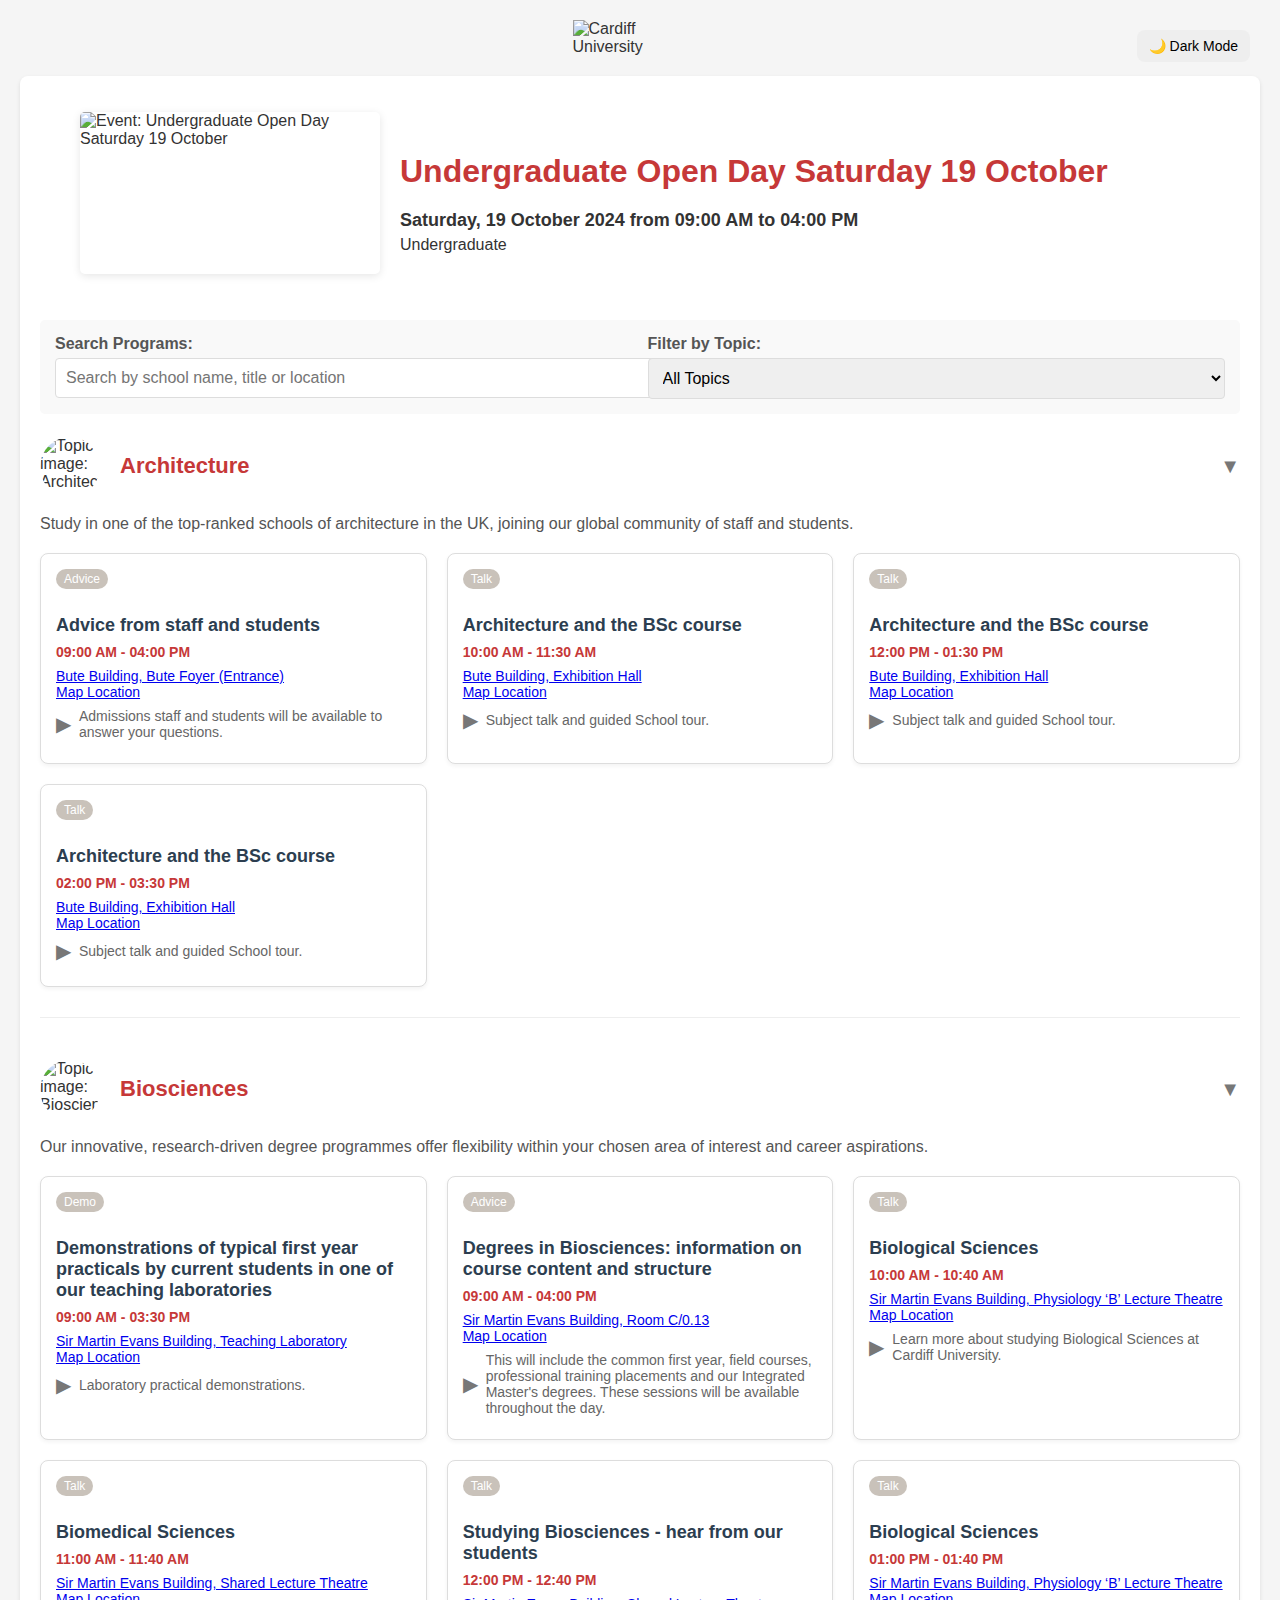
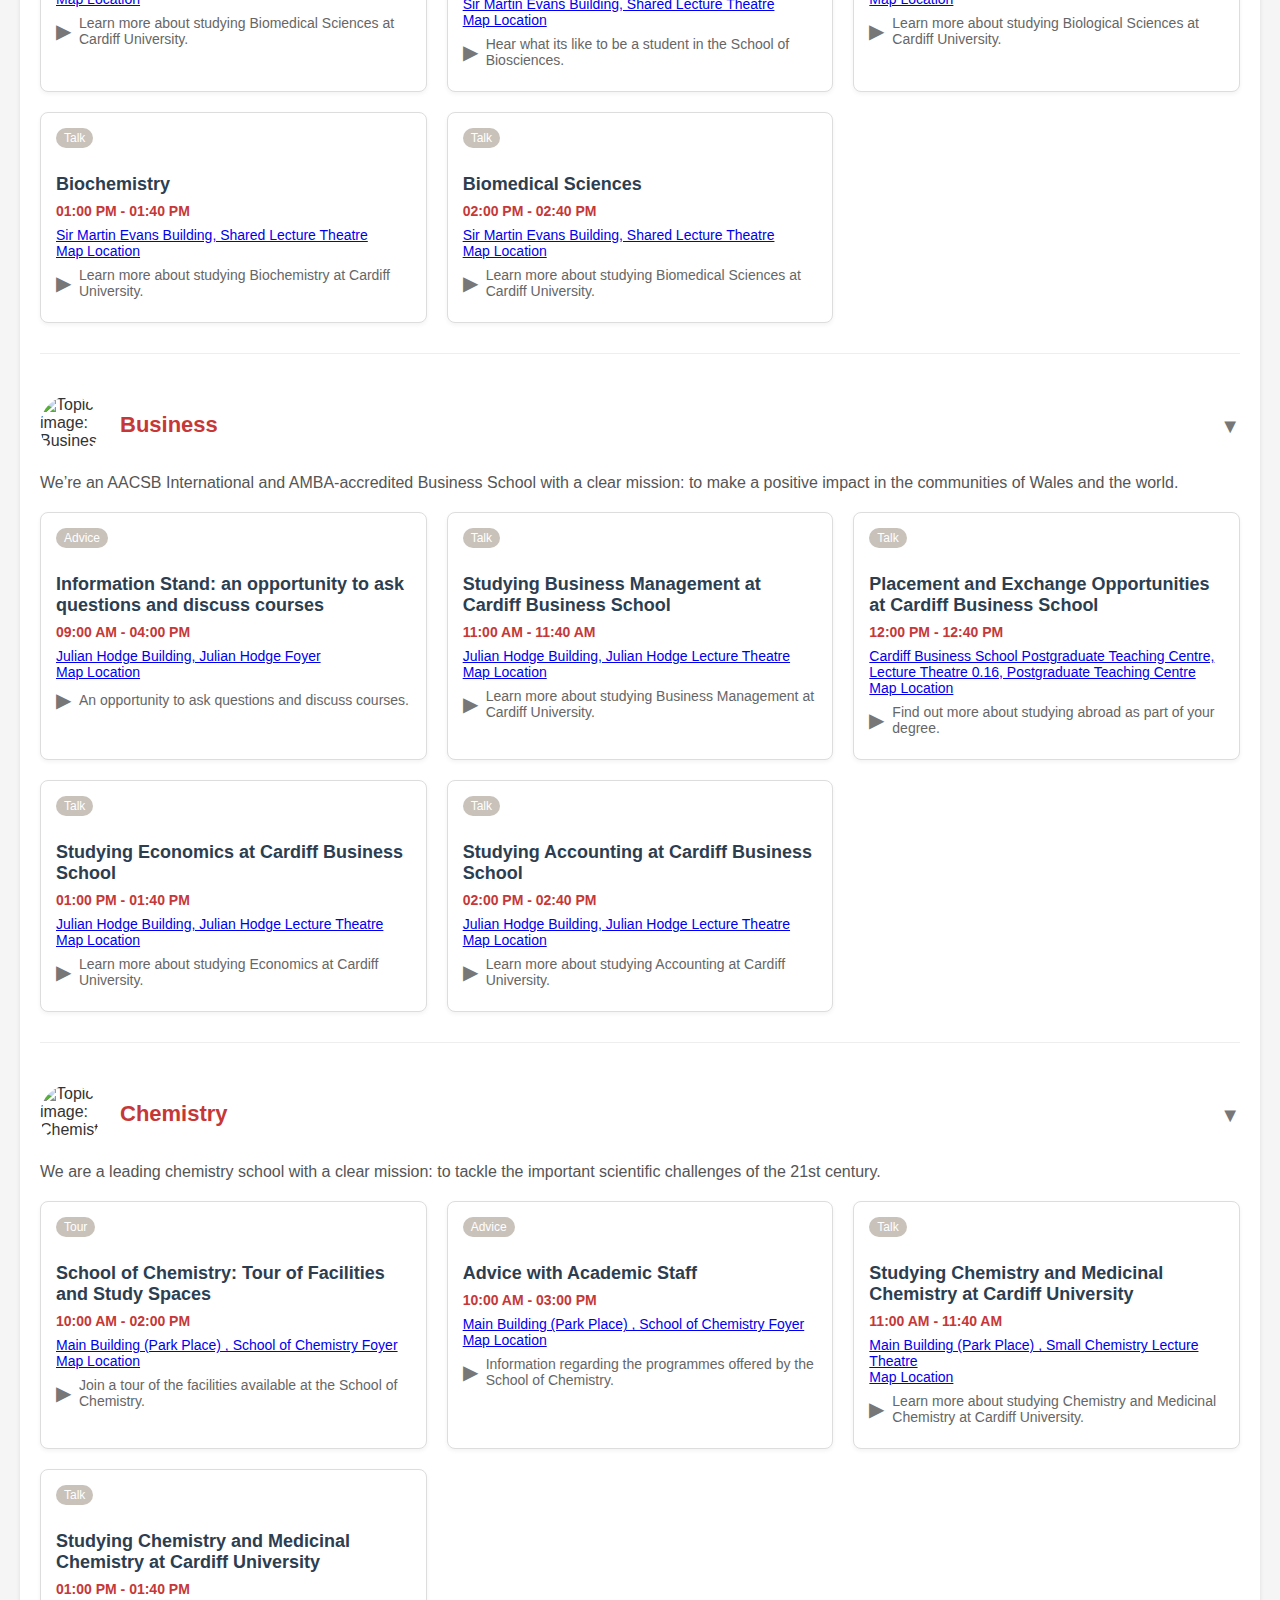
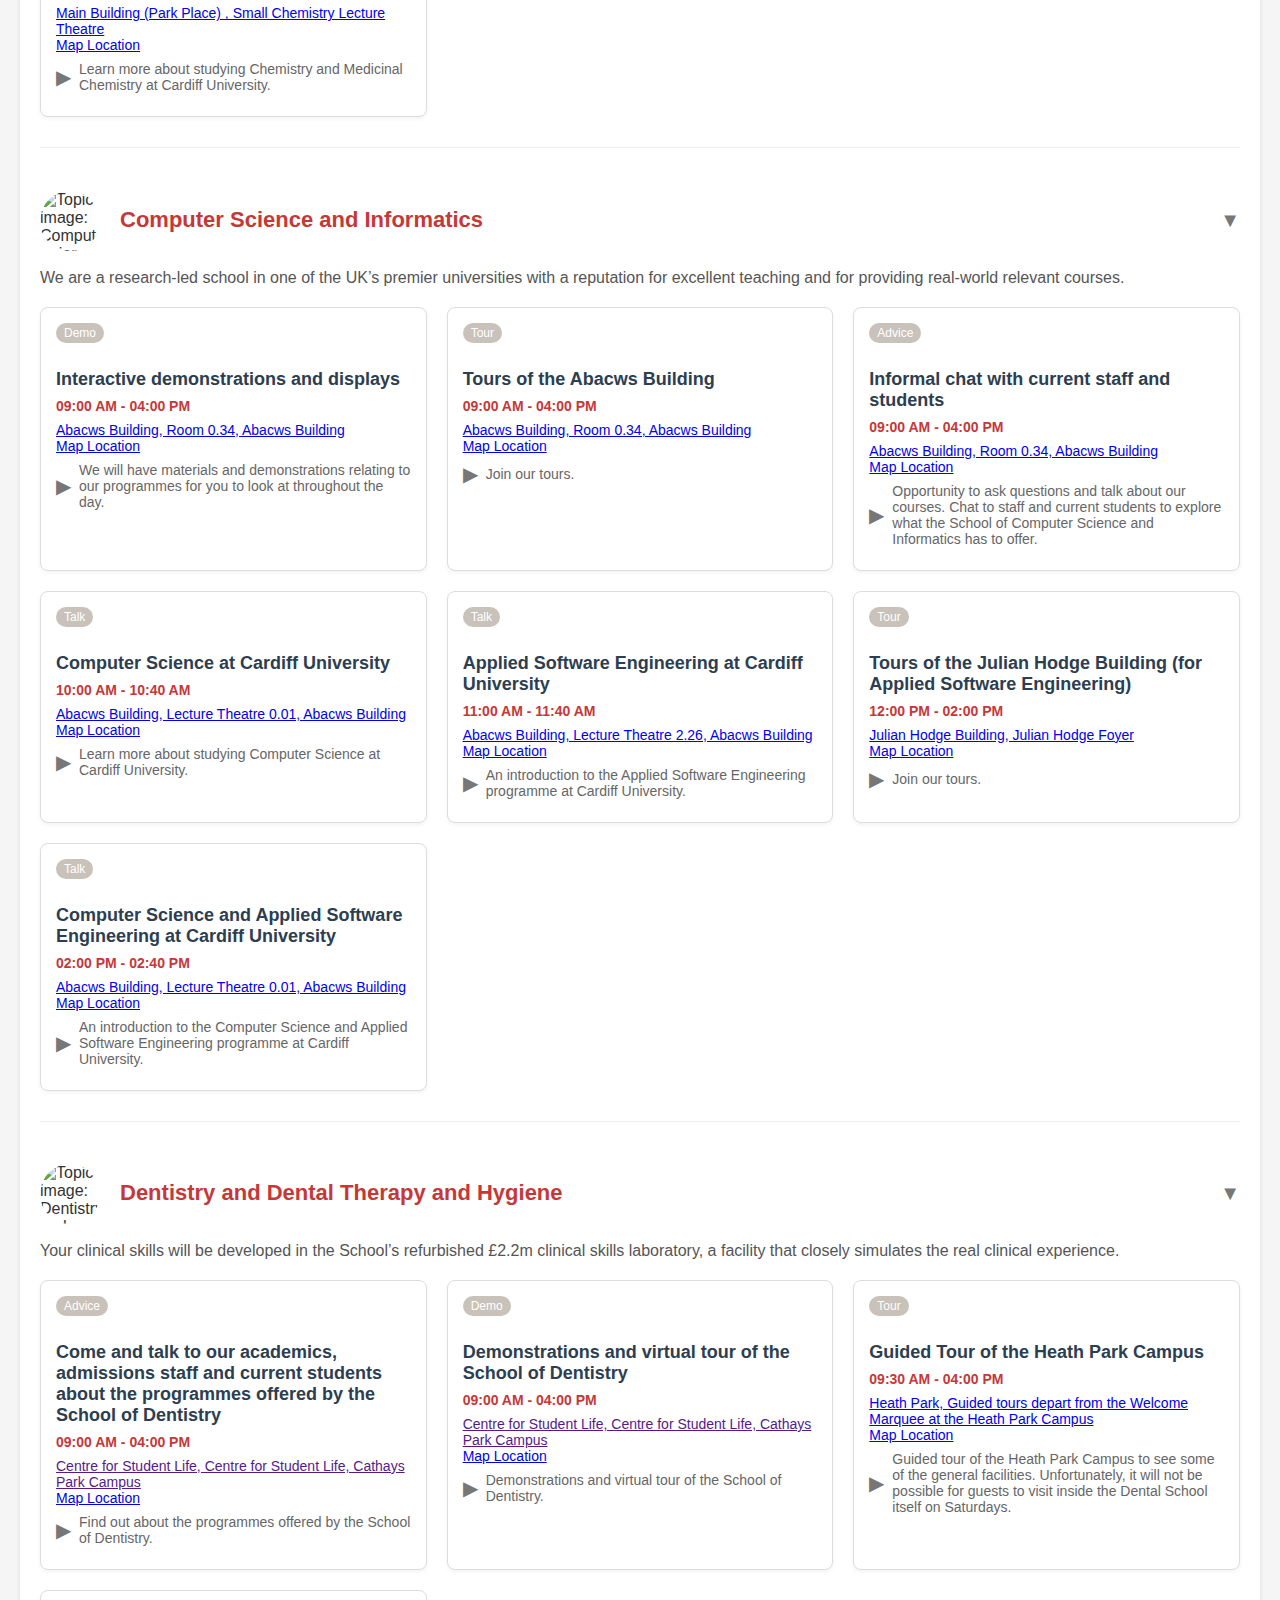
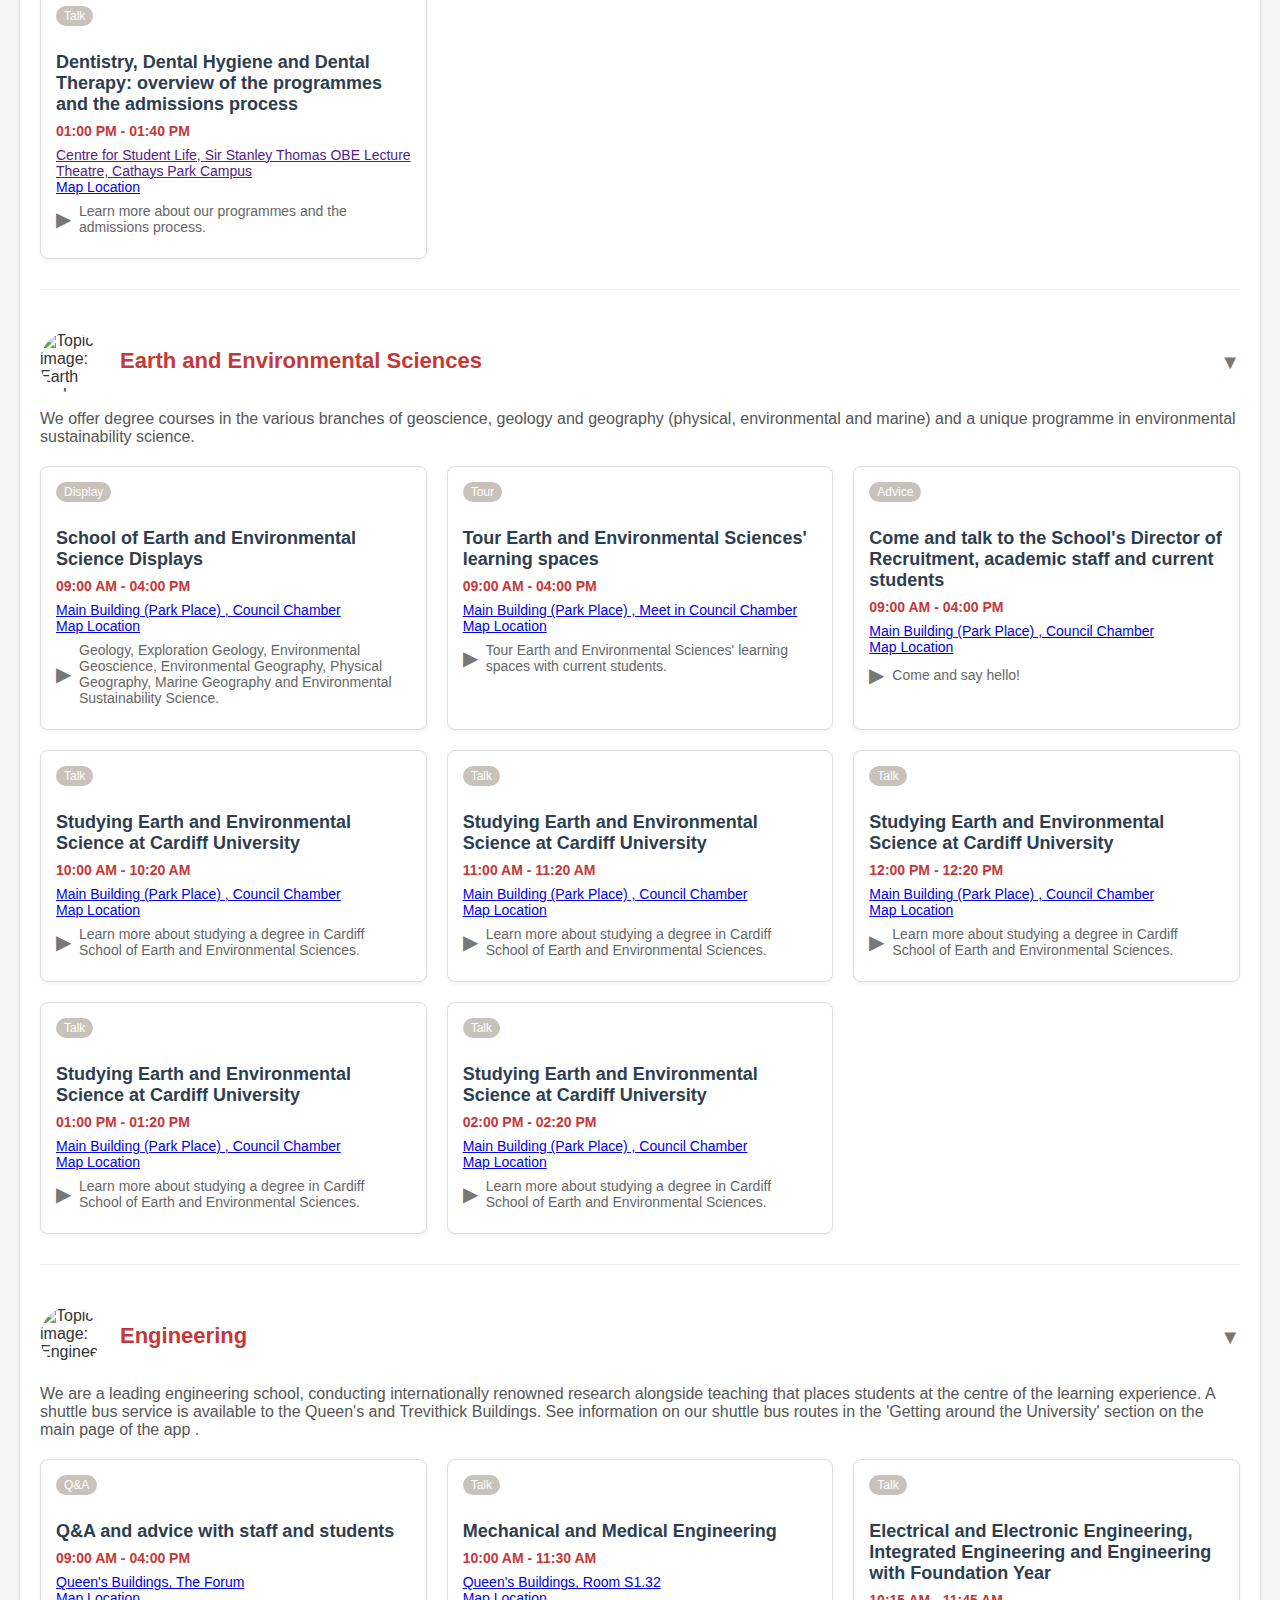
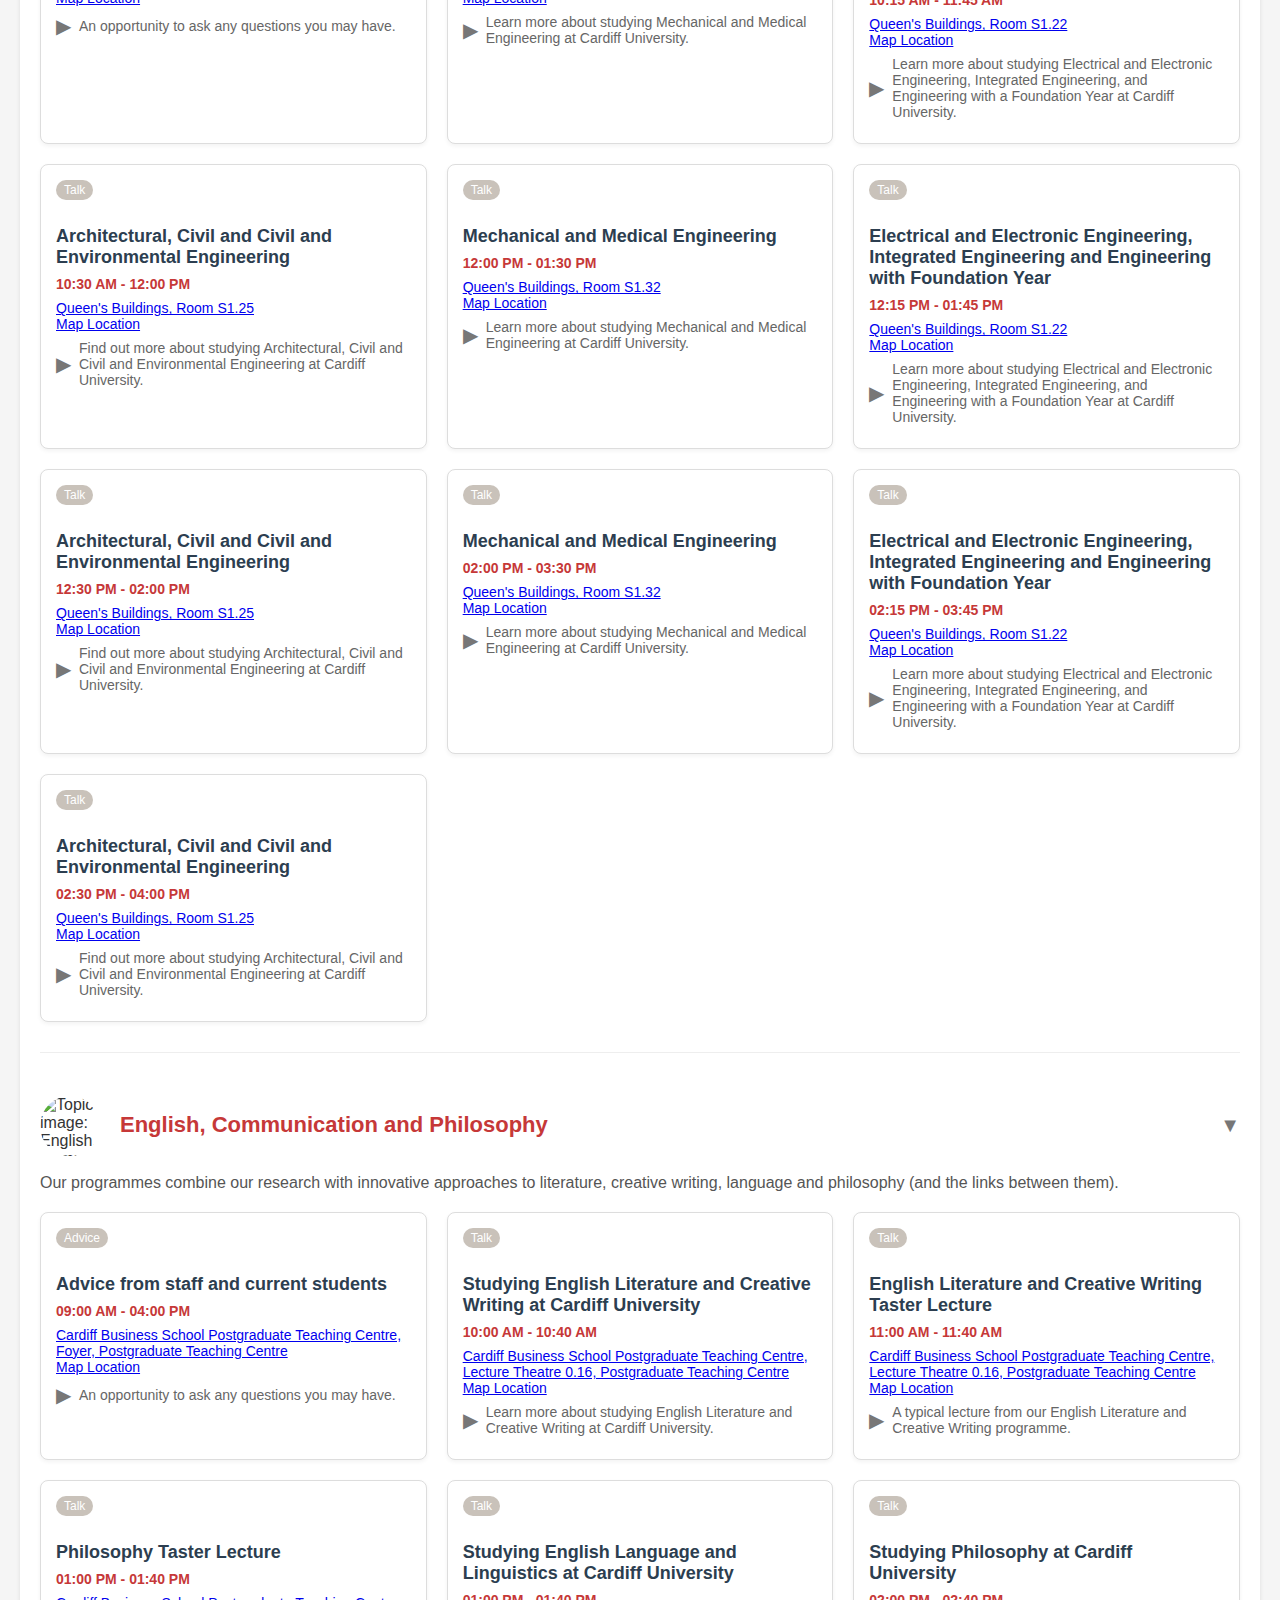
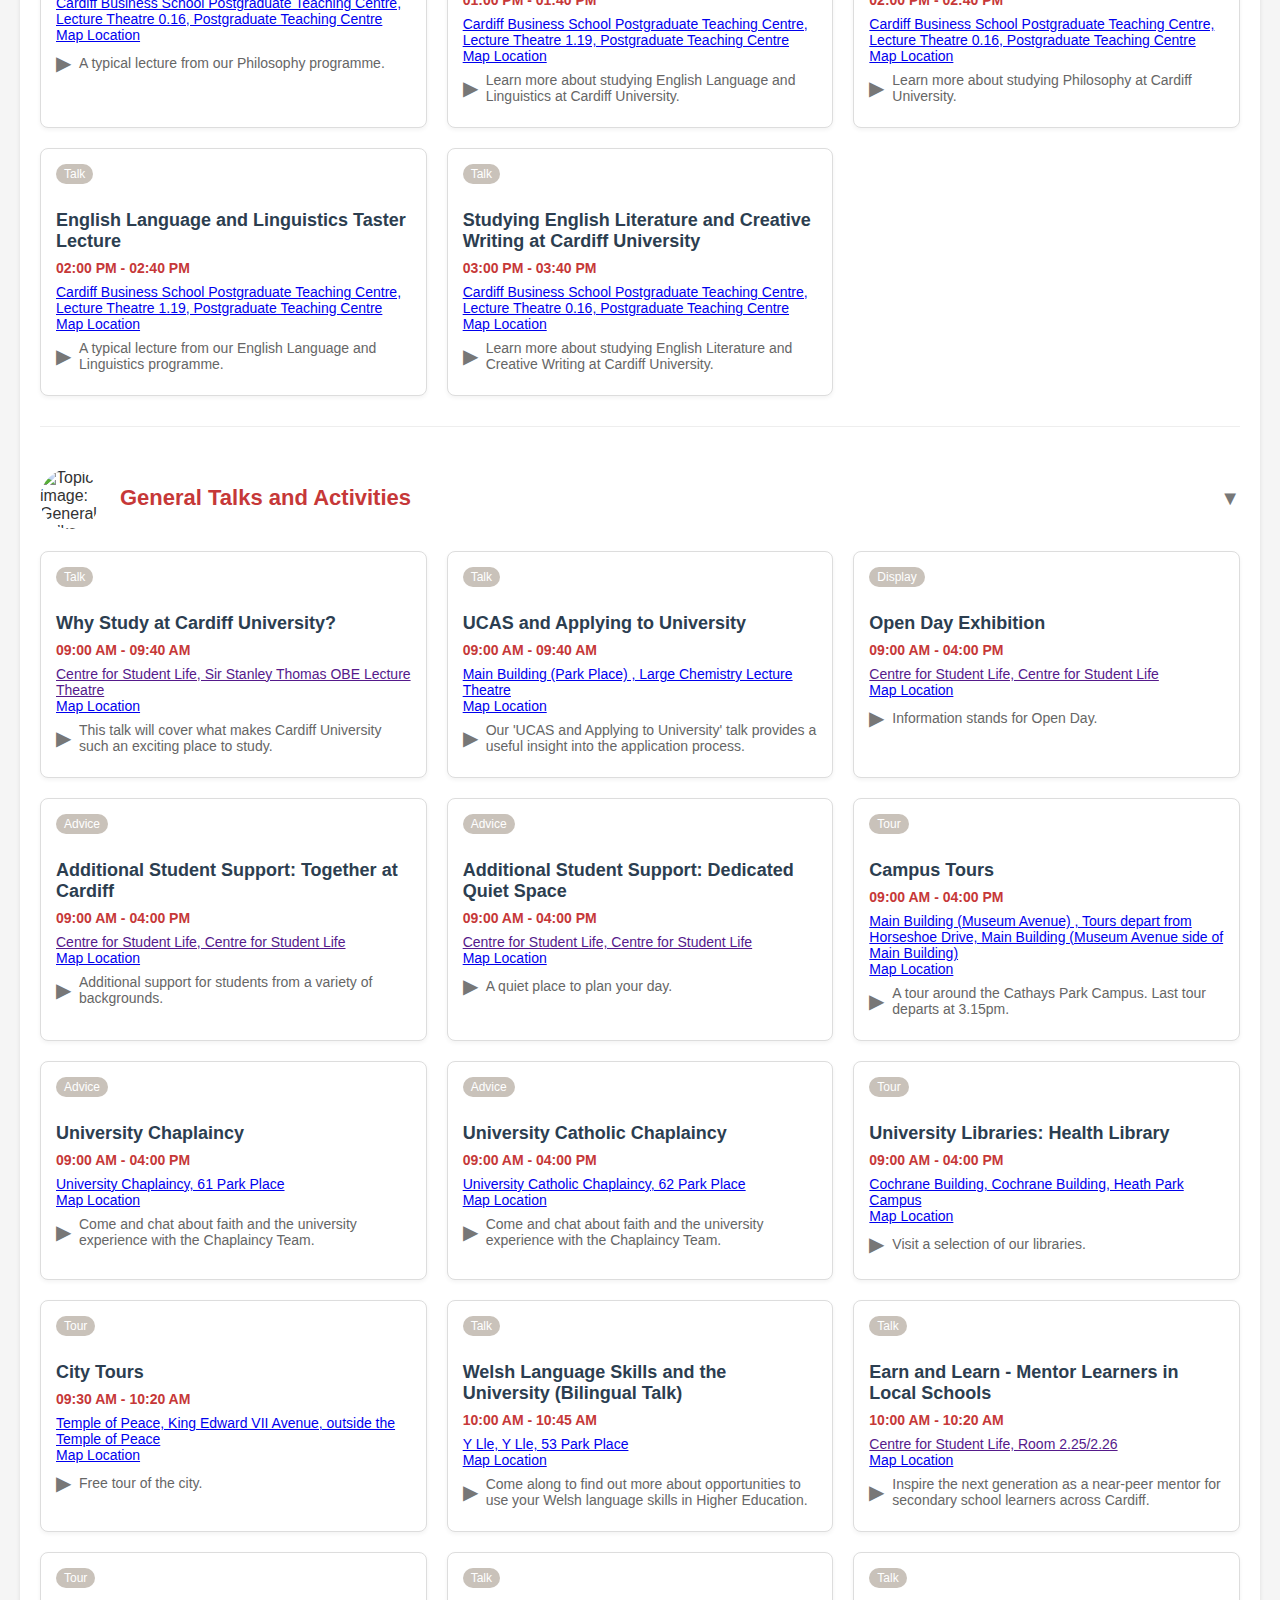
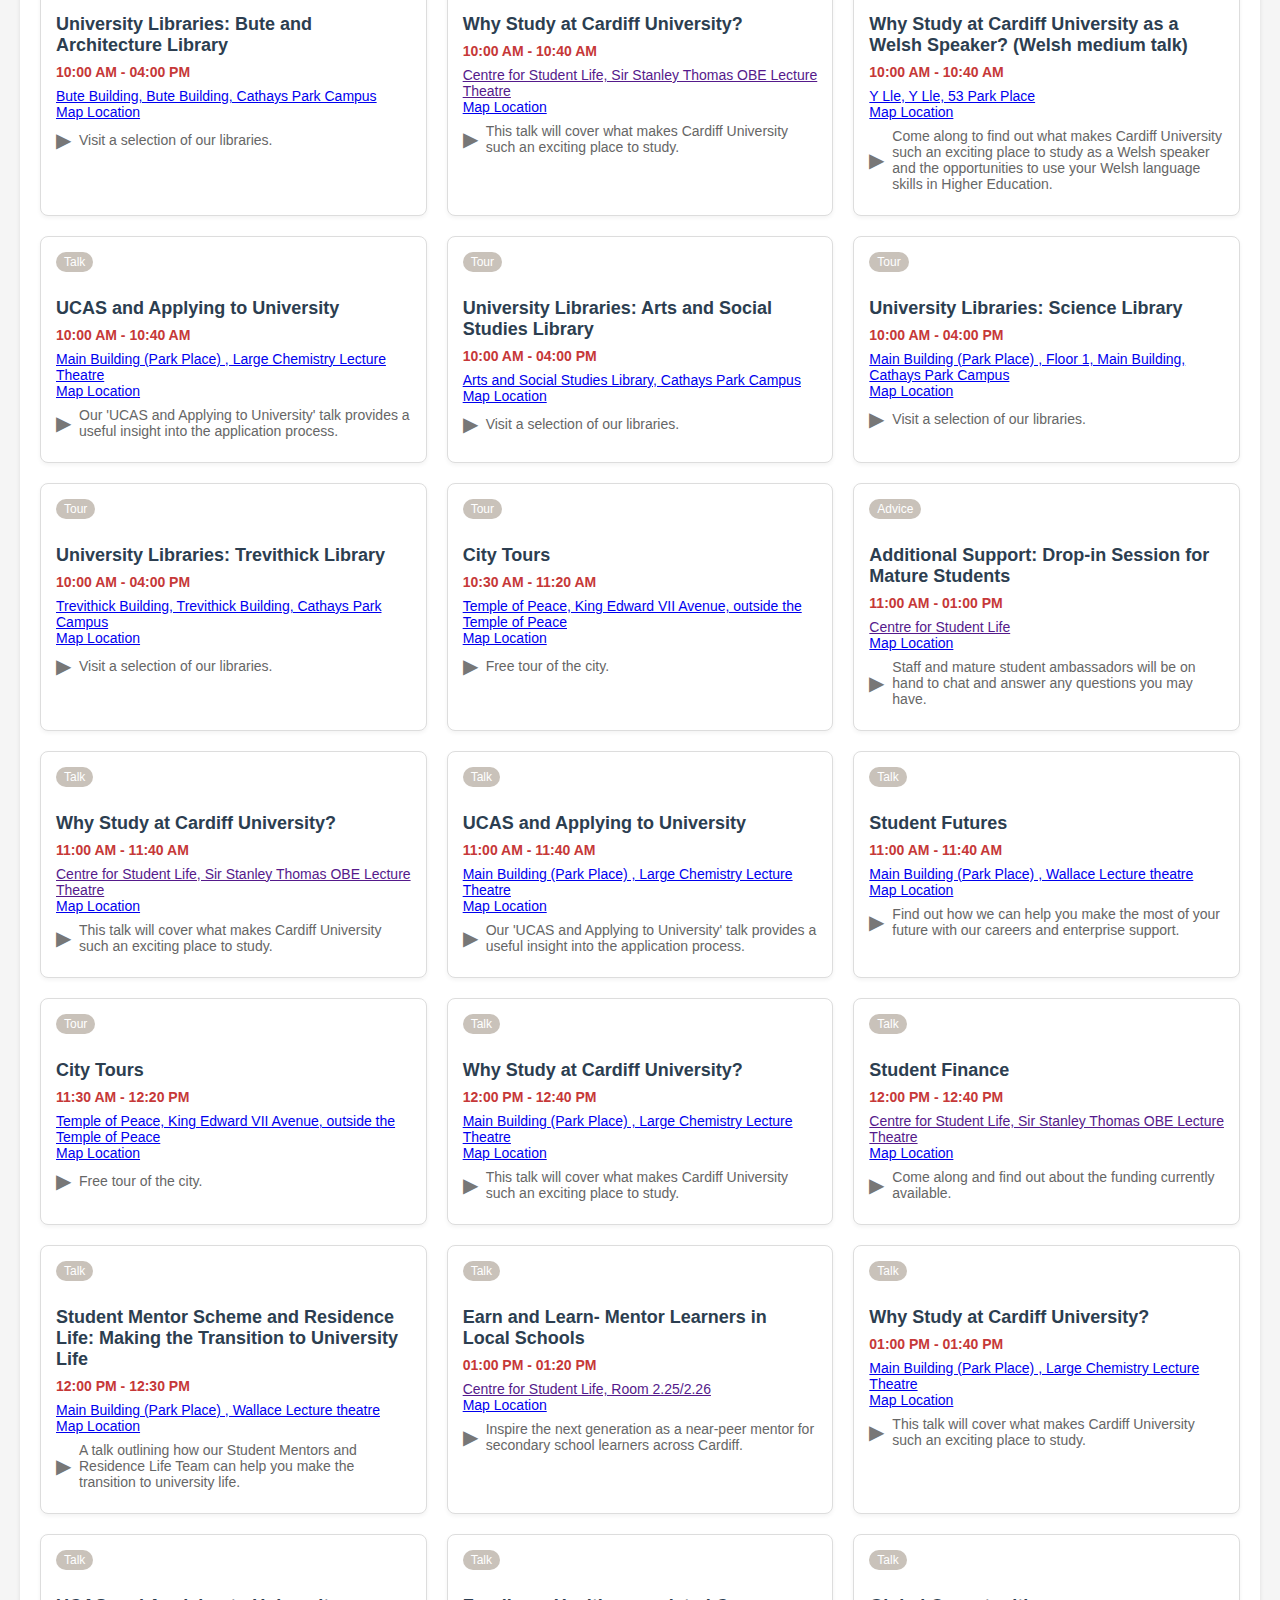
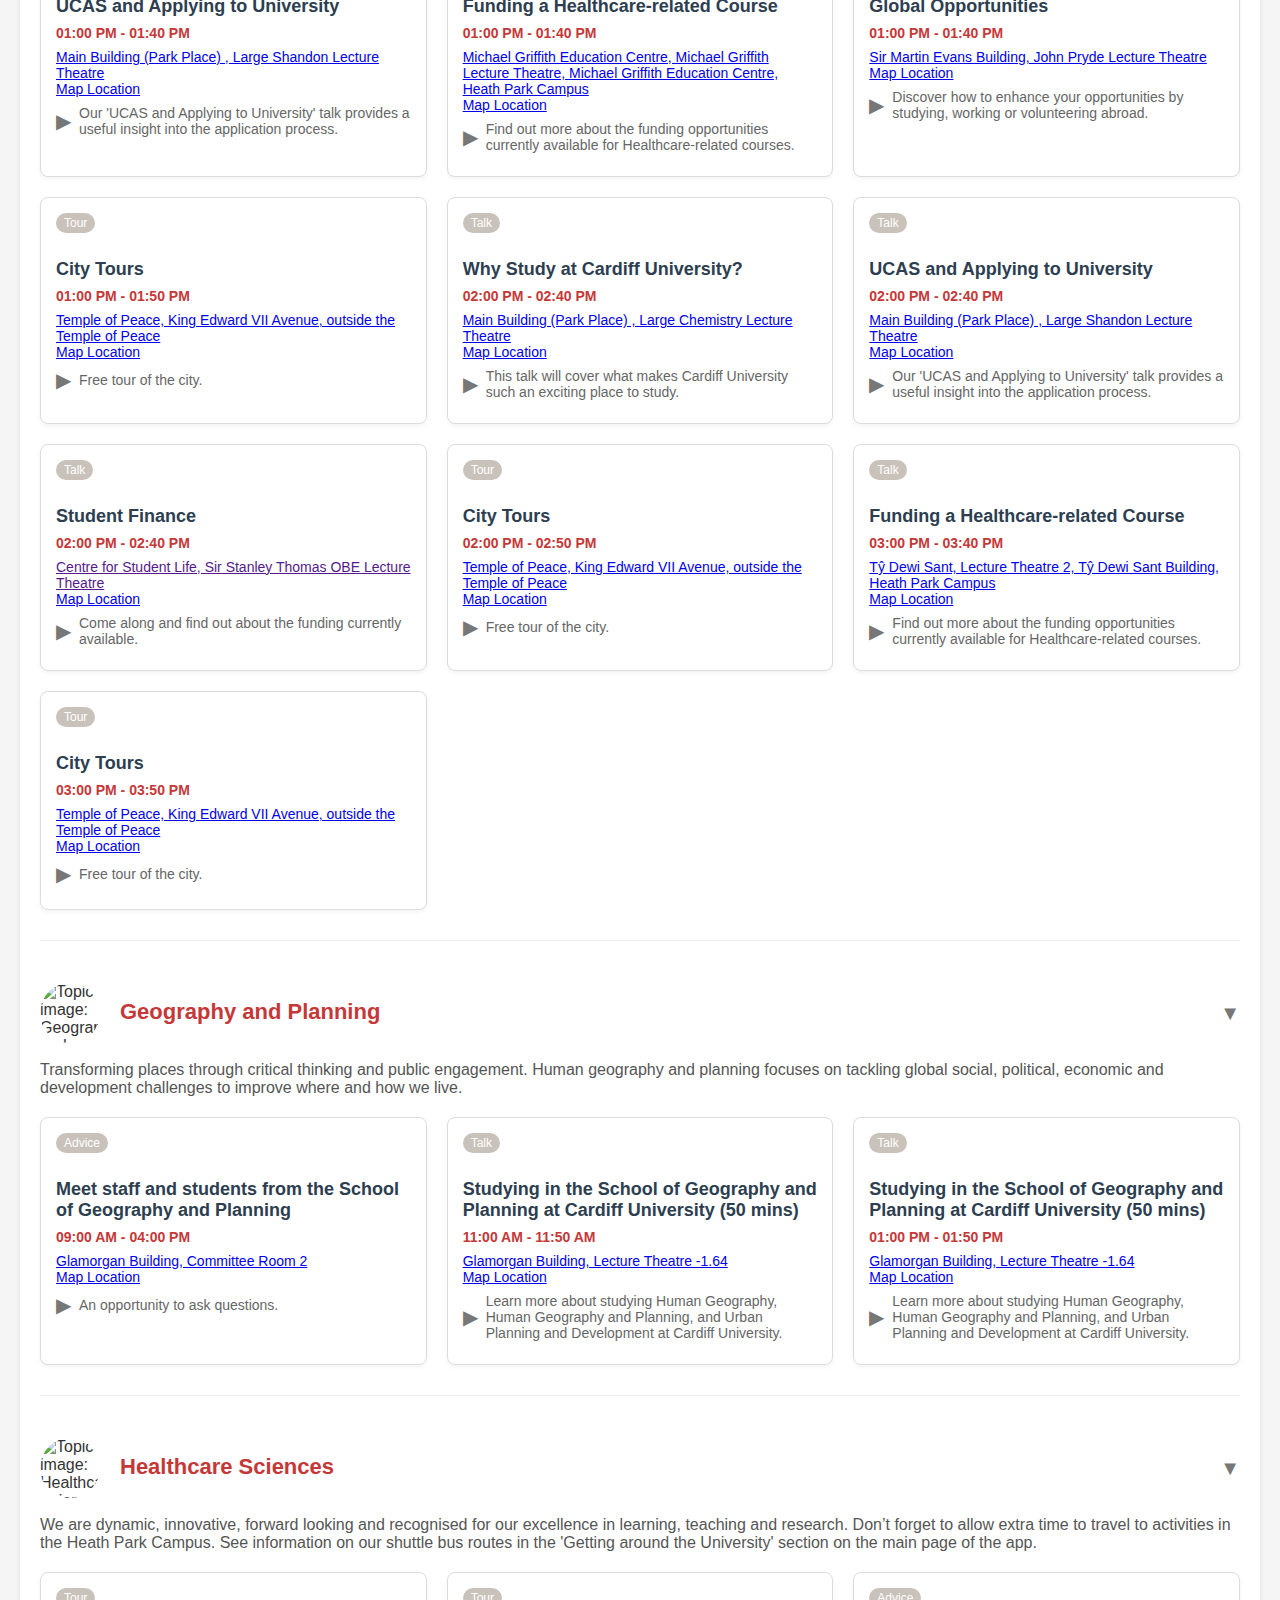
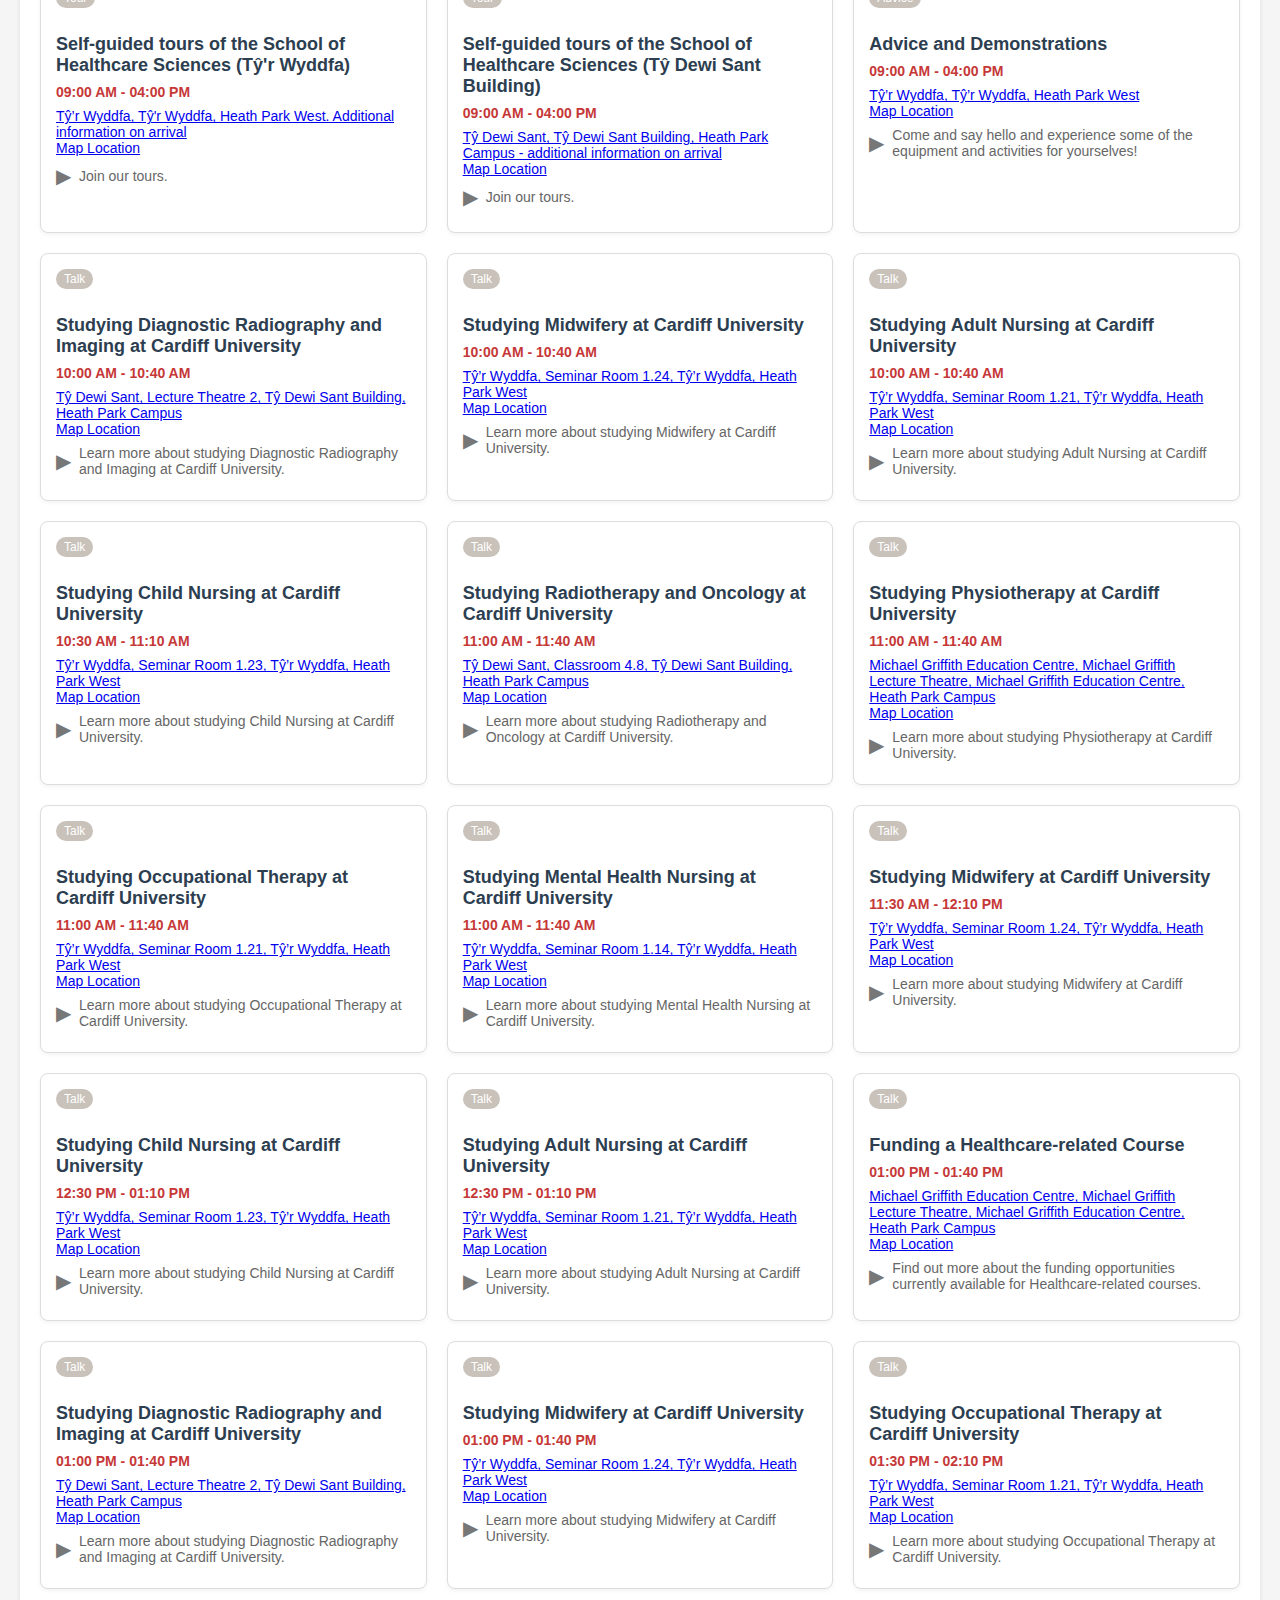
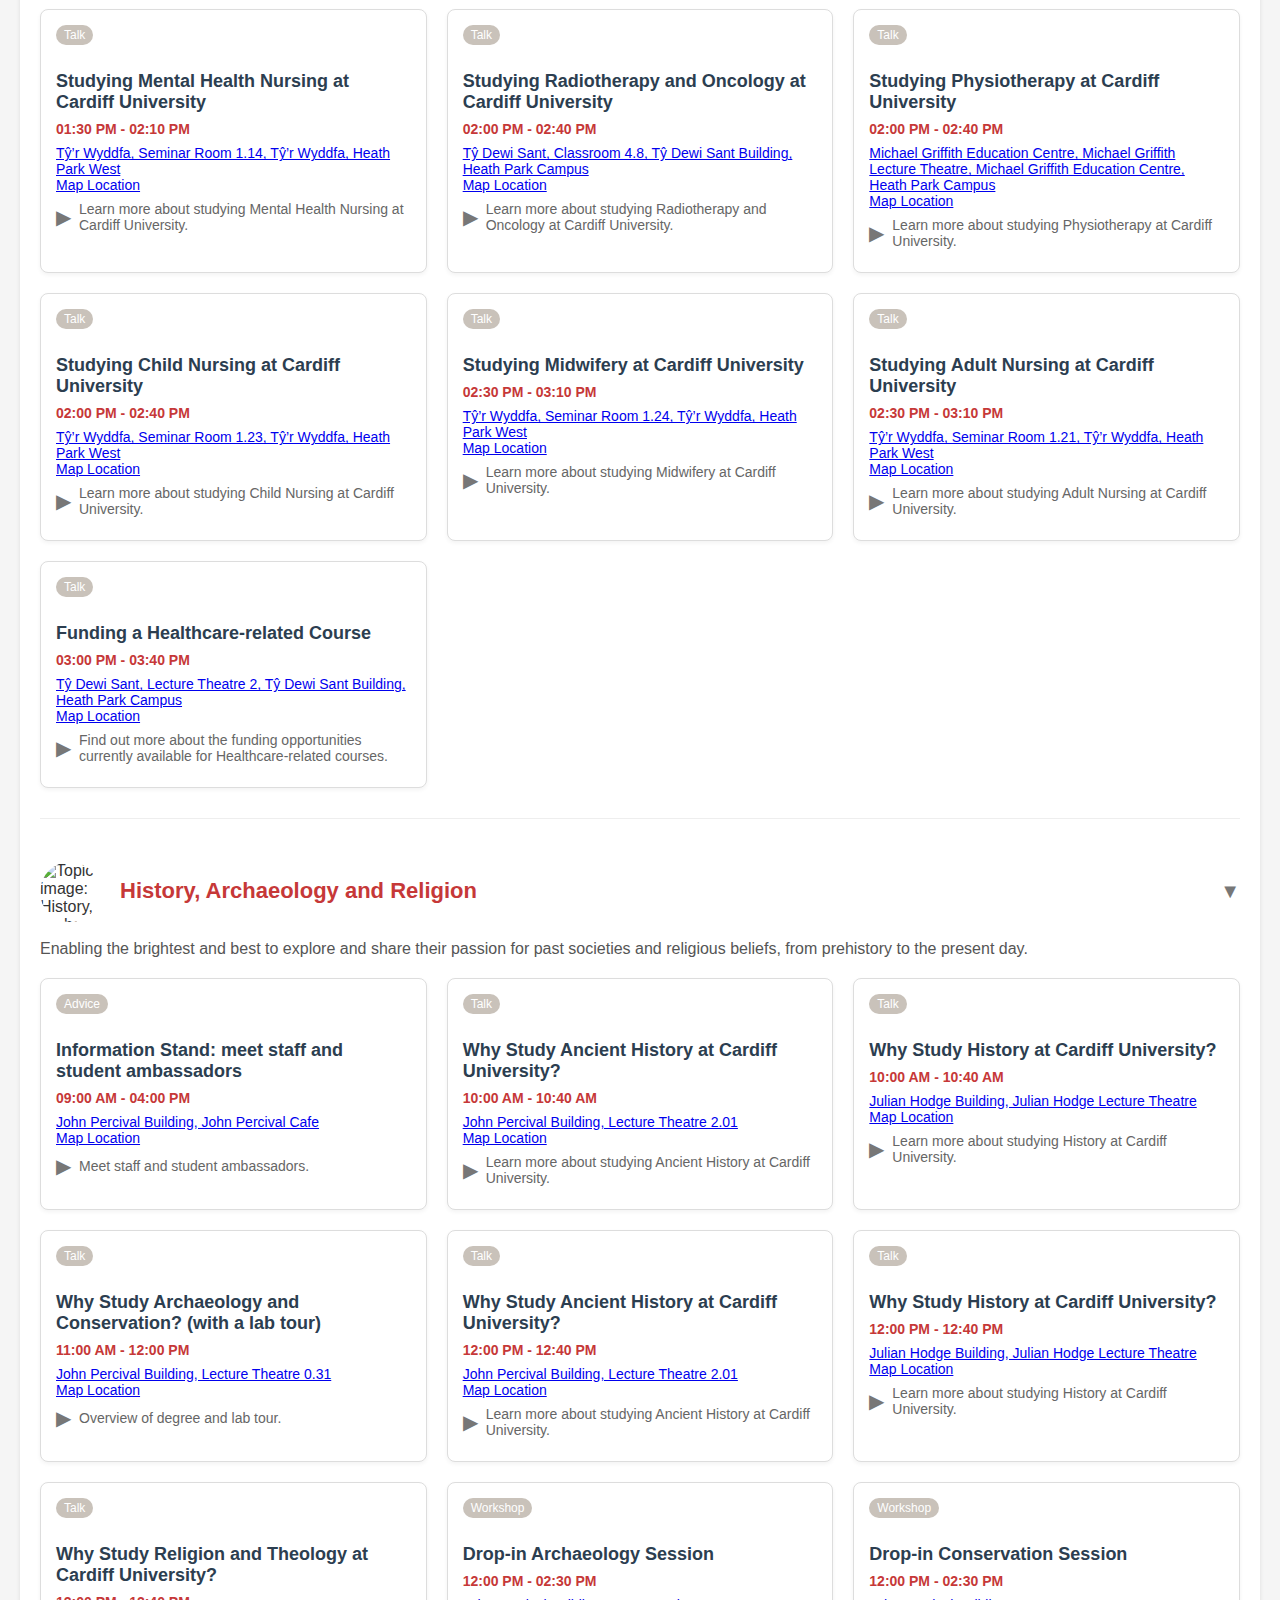
==== index.html @ 1c50125e "Renamed the HTML file to index so it shows up in Github Pages" ====
<!DOCTYPE html>
<html lang="en">
  <head>
    <meta charset="UTF-8" />
    <meta name="viewport" content="width=device-width, initial-scale=1.0" />
    <title>Cardiff University Open Day Information</title>
    <link rel="stylesheet" href="OpenDay.css" />
  </head>
  <body>
    <!-- Cardiff University Branding -->
    <header
      class="branding"
      role="banner"
      style="
        display: flex;
        justify-content: center;
        align-items: center;
        margin-bottom: 20px;
        position: relative;
      "
    >
      <img
        src="https://upload.wikimedia.org/wikipedia/commons/thumb/e/ef/Cardiff_University_%28logo%29.svg/2131px-Cardiff_University_%28logo%29.svg.png"
        alt="Cardiff University"
        class="logo"
        style="max-width: 135px; height: auto"
        loading="lazy"
      />

      <button
        id="toggle-dark-mode"
        style="
          position: absolute;
          top: 0;
          right: 0;
          margin: 10px;
          padding: 8px 12px;
          font-size: 14px;
          border-radius: 8px;
          border: none;
          cursor: pointer;
          background-color: #eee;
        "
      >
        🌙 Dark Mode
      </button>
    </header>
    <main id="main-content">
      <!-- Optional loading animation -->
      <div id="loading" class="loading-overlay hidden" aria-live="polite">
        <div class="spinner" aria-hidden="true"></div>
      </div>

      <div class="container">
        <!-- Dynamic header populated by JS -->
        <div id="event-header" class="event-header"></div>

        <!-- Search and filter controls -->
        <section class="controls" aria-label="Search and filter programmes">
          <div class="search-container">
            <label for="search">Search Programs:</label>
            <input
              type="text"
              id="search"
              placeholder="Search by school name, title or location"
            />
          </div>

          <div class="filter-container">
            <label for="filter-topic">Filter by Topic:</label>
            <select id="filter-topic">
              <option value="all">All Topics</option>
            </select>
          </div>
        </section>

        <!-- Programmes injected here -->
        <section
          id="topics-container"
          class="topics-container"
          aria-live="polite"
          aria-label="Programme results"
        ></section>
      </div>
    </main>

    <!-- Scripts -->
    <script>
      document.getElementById("loading").classList.remove("hidden");
      window.addEventListener("load", () => {
        setTimeout(
          () => document.getElementById("loading").classList.add("hidden"),
          800
        );
      });
    </script>
    <script src="OpenDay-Data.js"></script>
    <script src="OpenDay-Loading.js"></script>
  </body>
</html>
---- OpenDay.css ----
body {
  font-family: "Segoe UI", Tahoma, Geneva, Verdana, sans-serif;
  margin: 0;
  padding: 20px;
  background-color: #f5f5f5;
  color: #333;
}
.container {
  max-width: 1200px;
  margin: 0 auto;
  background-color: white;
  padding: 20px;
  border-radius: 8px;
  box-shadow: 0 2px 4px rgba(0, 0, 0, 0.1);
}
h1,
h2 {
  color: #c63838; /* Cardiff University red */
  margin-bottom: 20px;
}
.event-header {
  display: flex;
  align-items: center;
  gap: 20px;
  margin-bottom: 30px;
}
.event-header img {
  max-width: 300px;
  border-radius: 5px;
  box-shadow: 0 2px 8px rgba(0, 0, 0, 0.1);
}
.event-header-info {
  flex: 1;
}
.event-meta {
  color: #666;
  font-size: 14px;
  margin-bottom: 15px;
}
.event-date {
  font-weight: bold;
  font-size: 18px;
  color: #333;
  margin-bottom: 5px;
}
.controls {
  display: flex;
  flex-wrap: wrap;
  gap: 15px;
  margin-bottom: 20px;
  padding: 15px;
  background-color: #f9f9f9;
  border-radius: 5px;
}
.search-container,
.filter-container,
.sort-container {
  flex: 1;
  min-width: 200px;
}
input,
select {
  width: 100%;
  padding: 10px;
  border: 1px solid #ddd;
  border-radius: 4px;
  font-size: 16px;
}
label {
  display: block;
  margin-bottom: 5px;
  font-weight: bold;
  color: #555;
}
.topics-container {
  margin-bottom: 30px;
}
.topic {
  margin-bottom: 40px;
  border-bottom: 1px solid #eee;
  padding-bottom: 30px;
}
.topic-header {
  display: flex;
  align-items: center;
  gap: 20px;
  margin-bottom: 15px;
  cursor: pointer;
}
.topic-header img {
  width: 60px;
  height: 60px;
  border-radius: 50%;
  object-fit: cover;
}
.topic-title {
  font-size: 22px;
  font-weight: bold;
  color: #c63838;
}
.topic-description {
  margin-bottom: 20px;
  color: #555;
  font-size: 16px;
}
.programs-container {
  display: grid;
  grid-template-columns: repeat(auto-fill, minmax(300px, 1fr));
  gap: 20px;
}
.program-card {
  border: 1px solid #ddd;
  border-radius: 8px;
  padding: 15px;
  background-color: white;
  box-shadow: 0 2px 4px rgba(0, 0, 0, 0.05);
  transition: transform 0.2s, box-shadow 0.2s;
}
.program-card:hover {
  transform: translateY(-3px);
  box-shadow: 0 4px 8px rgba(0, 0, 0, 0.1);
}
.program-type {
  display: inline-block;
  padding: 3px 8px;
  font-size: 12px;
  border-radius: 12px;
  margin-bottom: 8px;
}
.program-title {
  font-size: 18px;
  font-weight: bold;
  margin-bottom: 8px;
  color: #2c3e50;
}
.program-time,
.program-location,
.program-description {
  margin-bottom: 8px;
  font-size: 14px;
}
.program-description {
  color: #666;
  display: flex;
  gap: 8px;
}
.program-time {
  color: #c63838;
  font-weight: bold;
}
.program-location {
  color: #3498db;
}
.no-programs {
  grid-column: 1 / -1;
  text-align: center;
  padding: 20px;
  font-style: italic;
  color: #777;
}
.location-details {
  margin-top: 10px;
  font-size: 13px;
  color: #666;
  border-top: 1px dotted #ddd;
  padding-top: 8px;
}
.collapse-toggle {
  margin-left: auto;
  font-size: 24px;
  color: #777;
  transition: transform 0.3s;
}
.collapsed .collapse-toggle {
  transform: rotate(-90deg);
}
.programs-container.hidden {
  display: none;
}
.topic-content.hidden {
  display: none;
}
@media (max-width: 768px) {
  .event-header {
    flex-direction: column;
    align-items: flex-start;
  }
  .event-header img {
    max-width: 100%;
  }
  .programs-container {
    grid-template-columns: 1fr;
  }
}

.hidden {
  display: none !important;
}

.description-header {
  display: flex;
  align-items: center;
  gap: 8px;
}

.collapse-toggle {
  flex-shrink: 0; /* Prevent shrinking */
  font-size: 20px;
  color: #777;
}

.short-description {
  flex: 1; /* Allow text to take remaining space */
  word-break: break-word;
}

body.dark {
  background-color: #121212;
  color: #eee;
}
body.dark .container {
  background-color: #1e1e1e;
  color: #eee;
}
body.dark .controls {
  background-color: #2a2a2a;
}
body.dark input,
body.dark select {
  background-color: #333;
  color: #fff;
  border: 1px solid #555;
}
body.dark .program-card {
  background-color: #2a2a2a;
  border-color: #444;
}
body.dark .topic-title,
body.dark .event-date,
body.dark .program-title,
body.dark .program-time {
  color: #f5f5f5;
}
body.dark .program-location {
  color: #79b8ff;
}
body.dark .collapse-toggle {
  color: #ccc;
}

body,
.container,
.program-card,
.controls,
input,
select {
  transition: background-color 0.3s, color 0.3s;
}
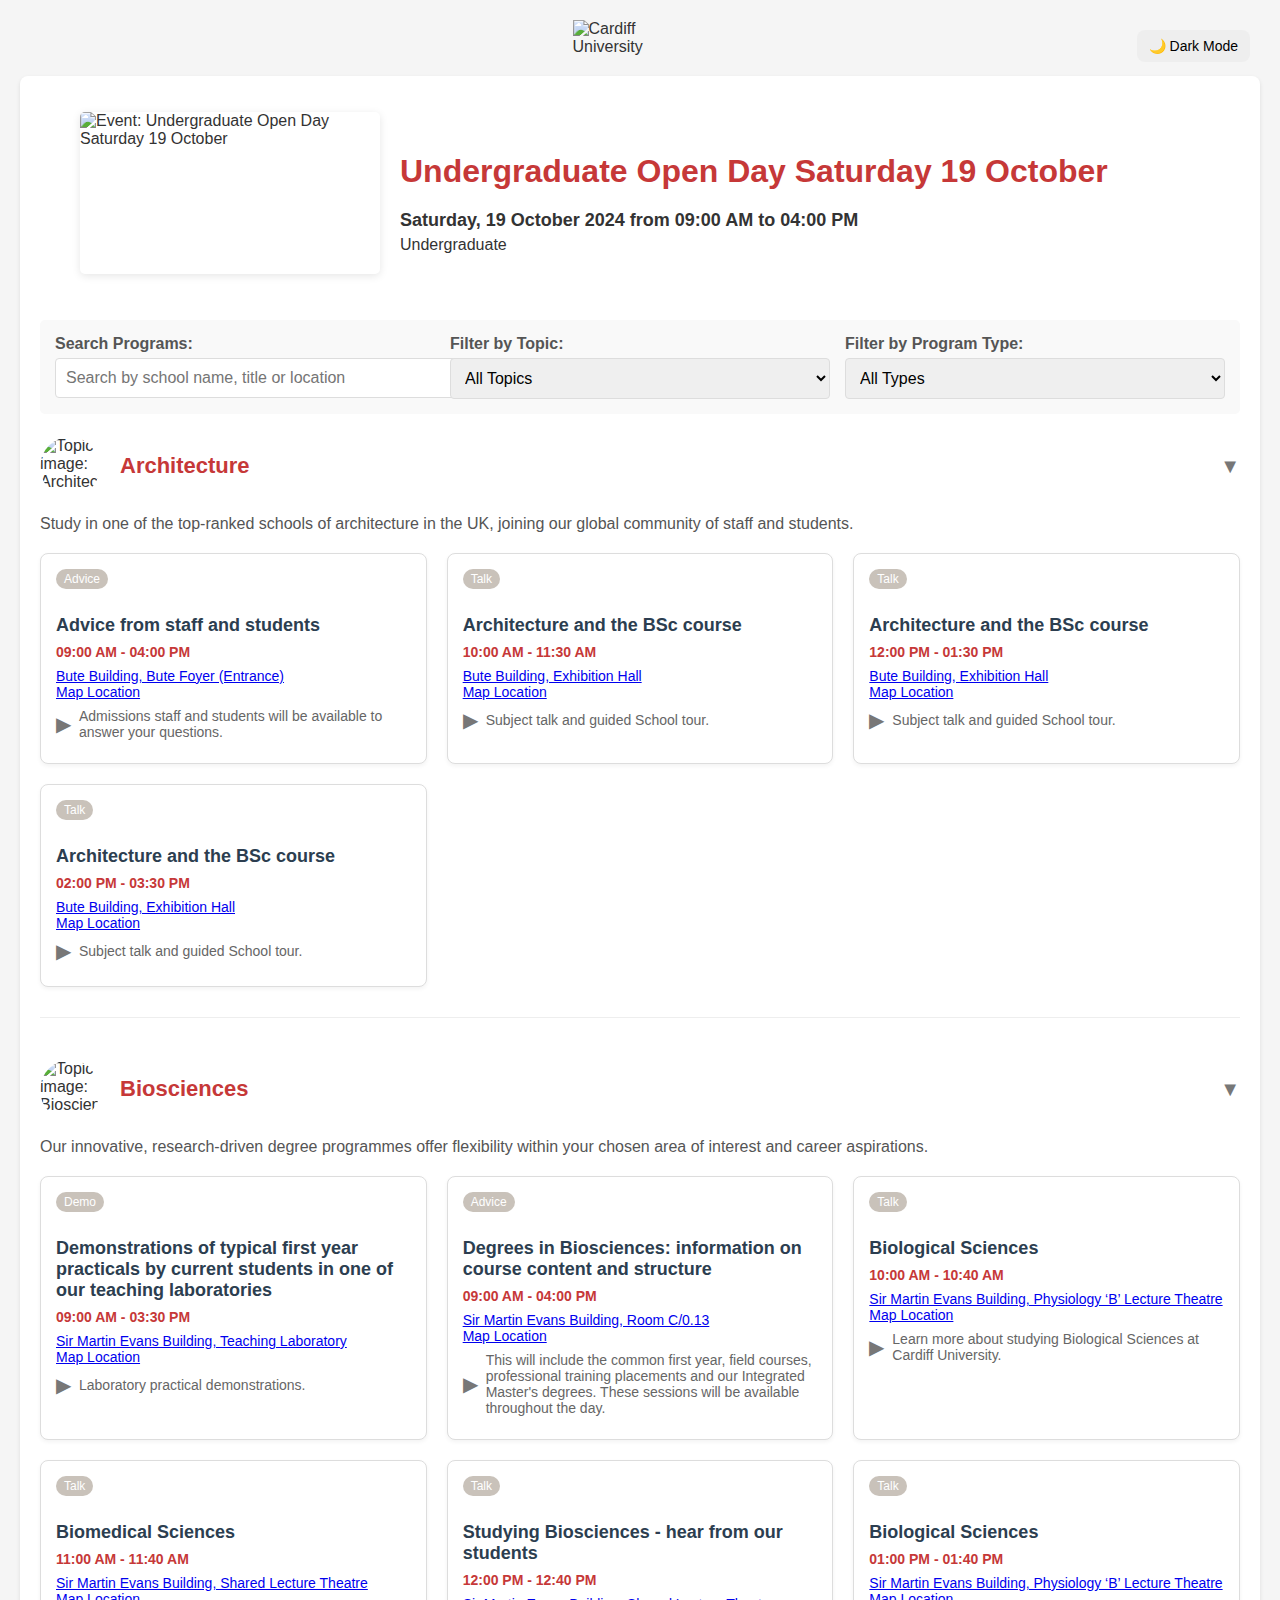
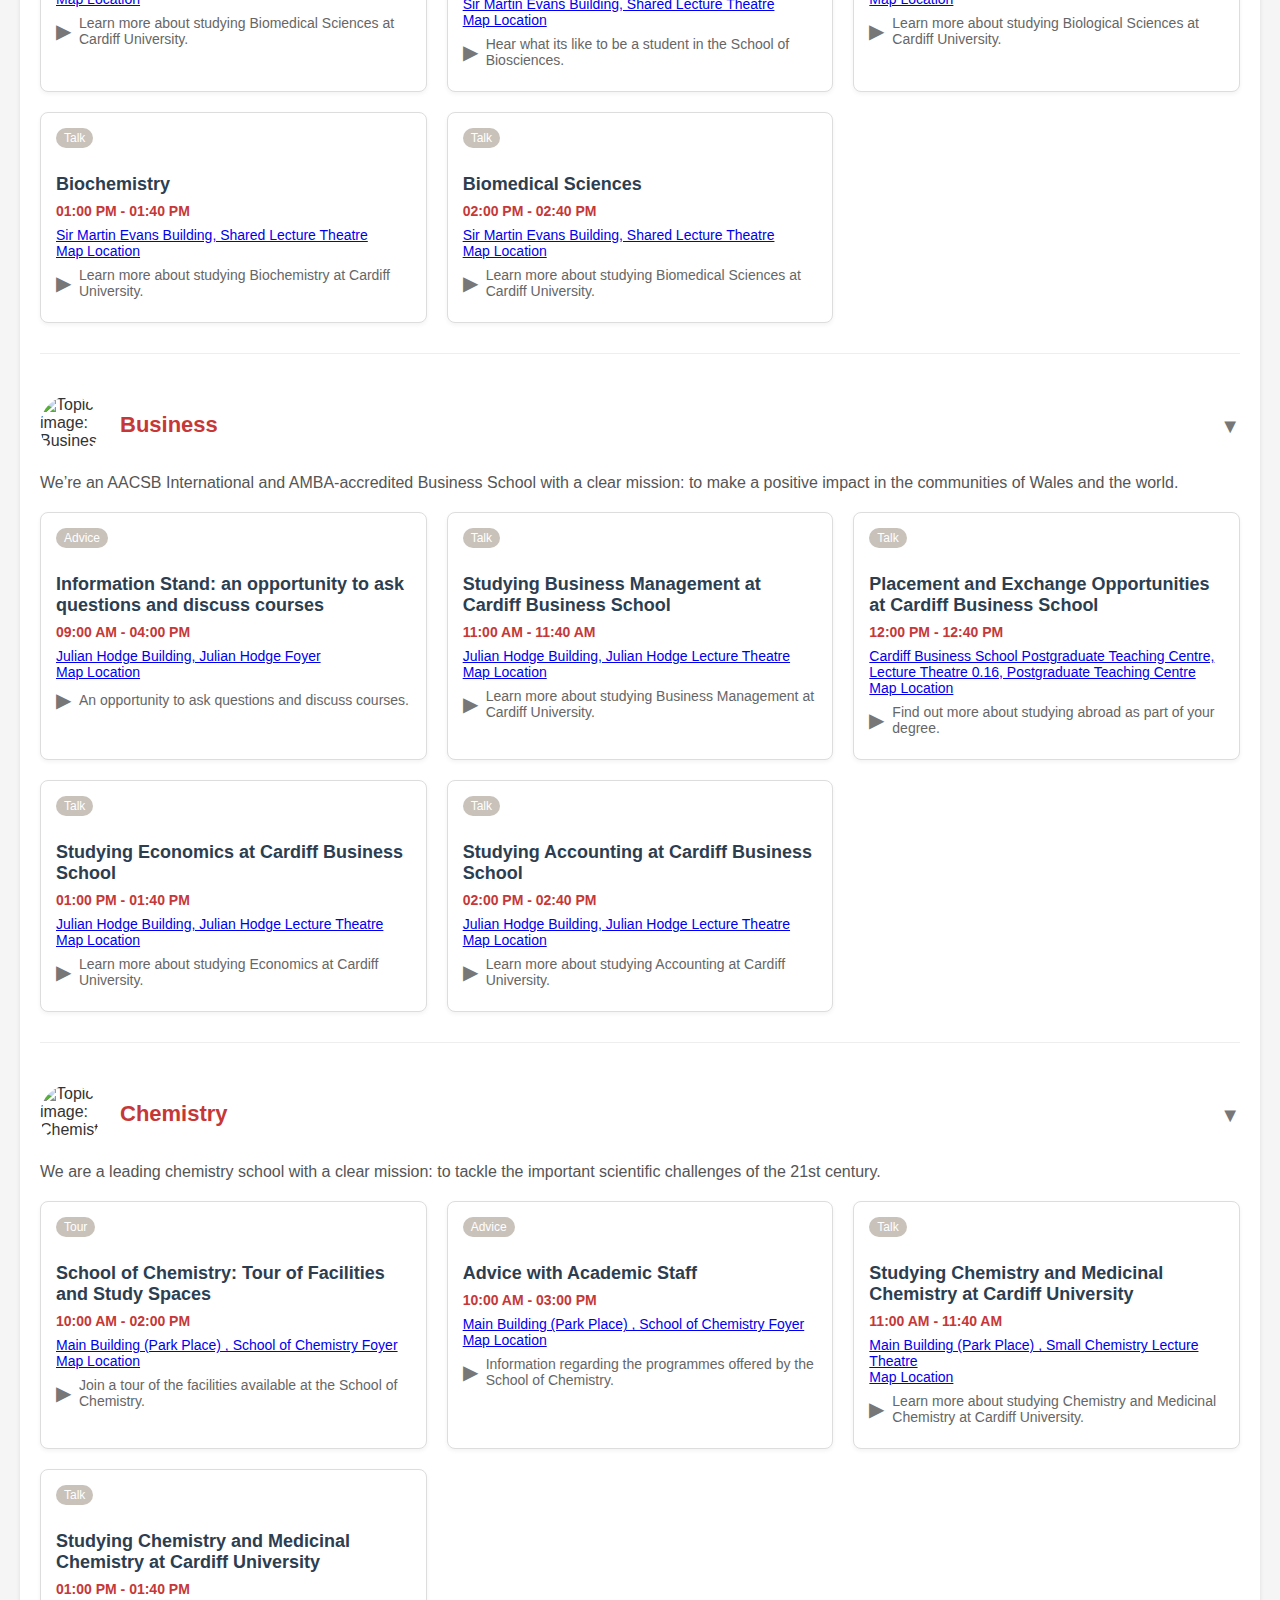
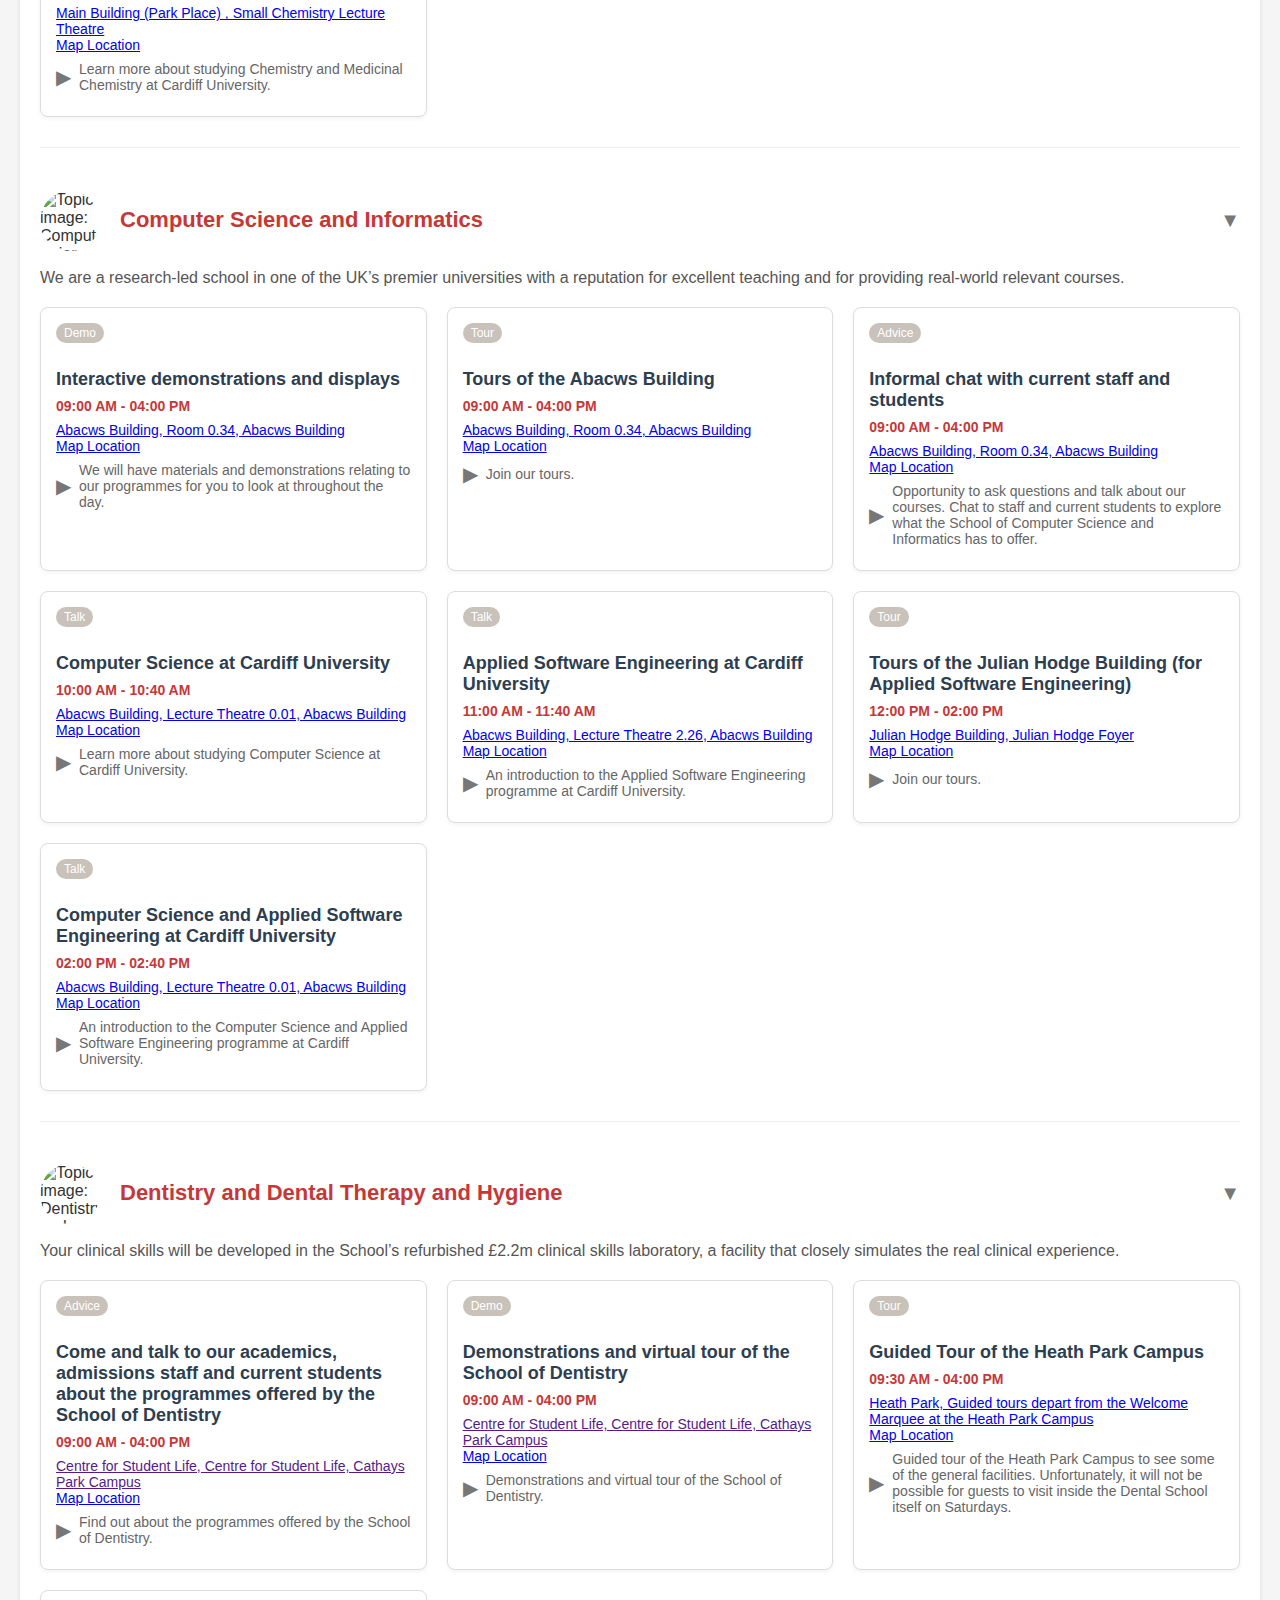
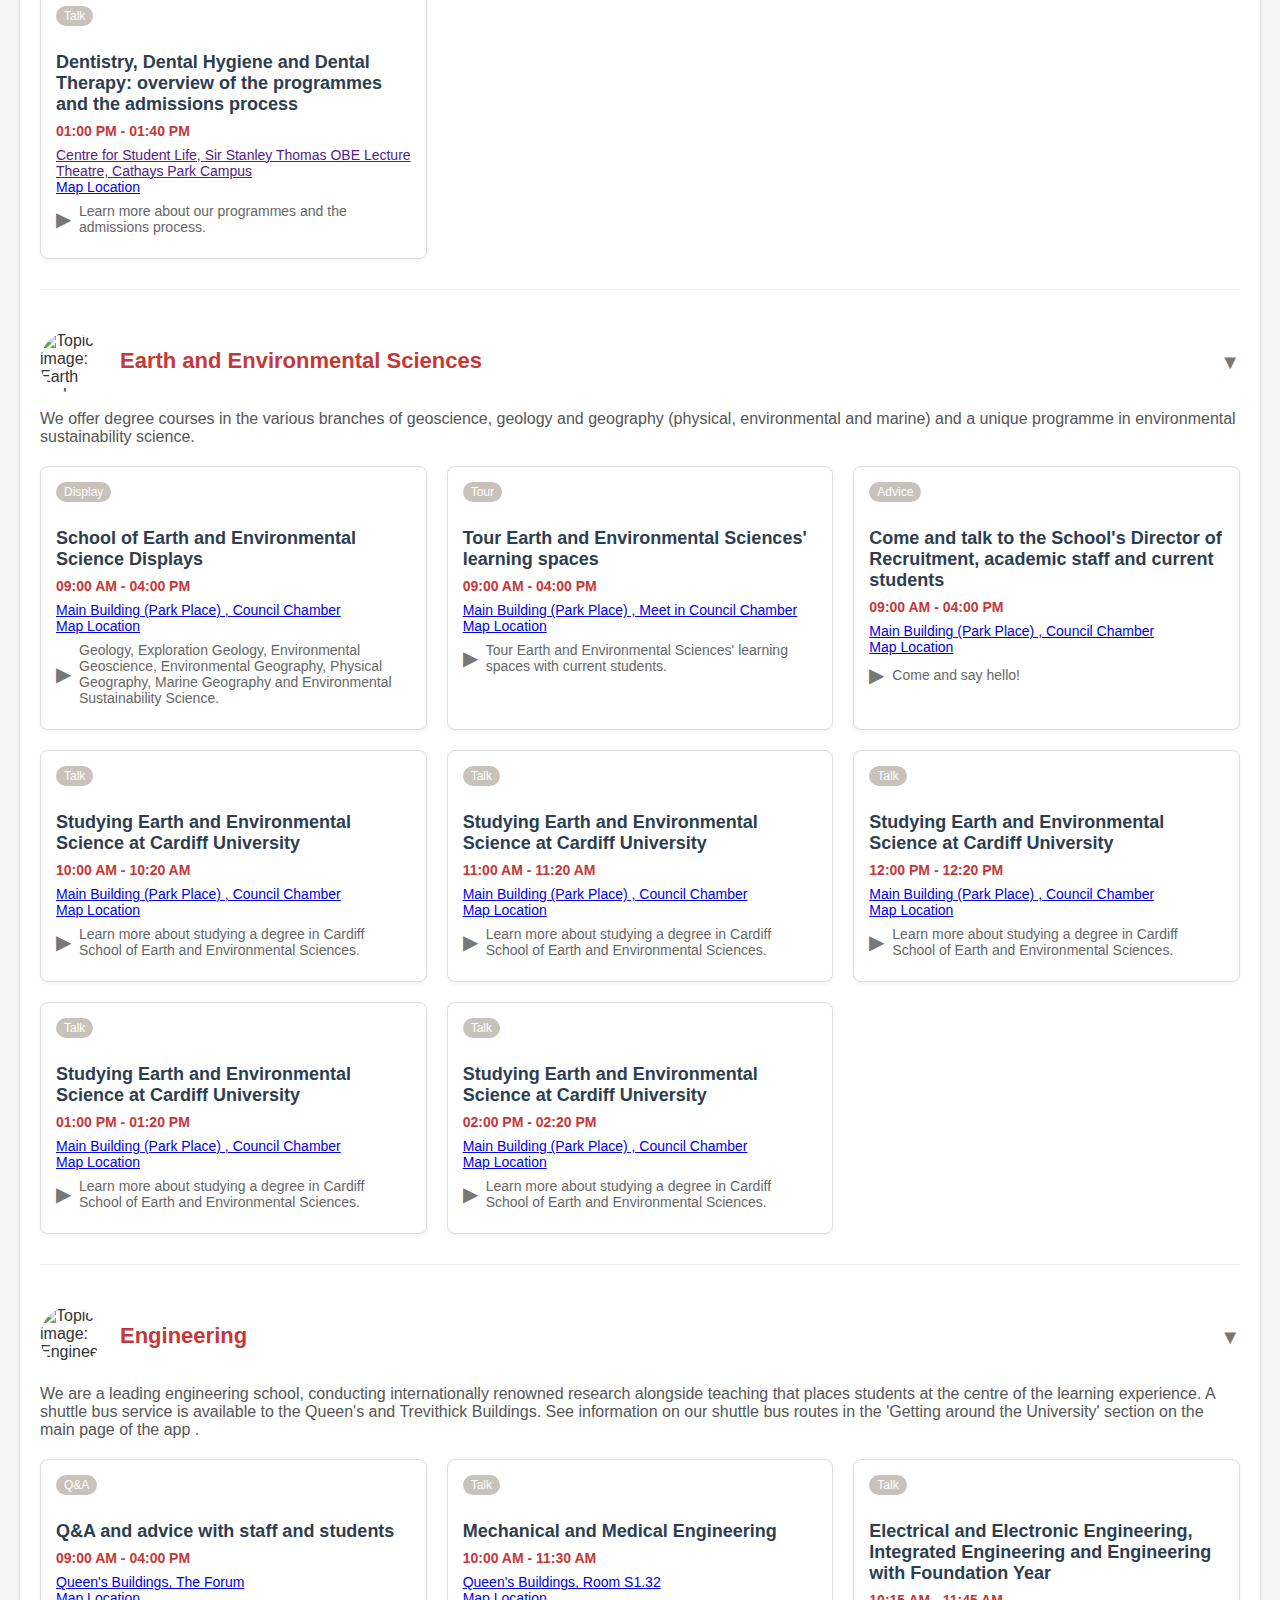
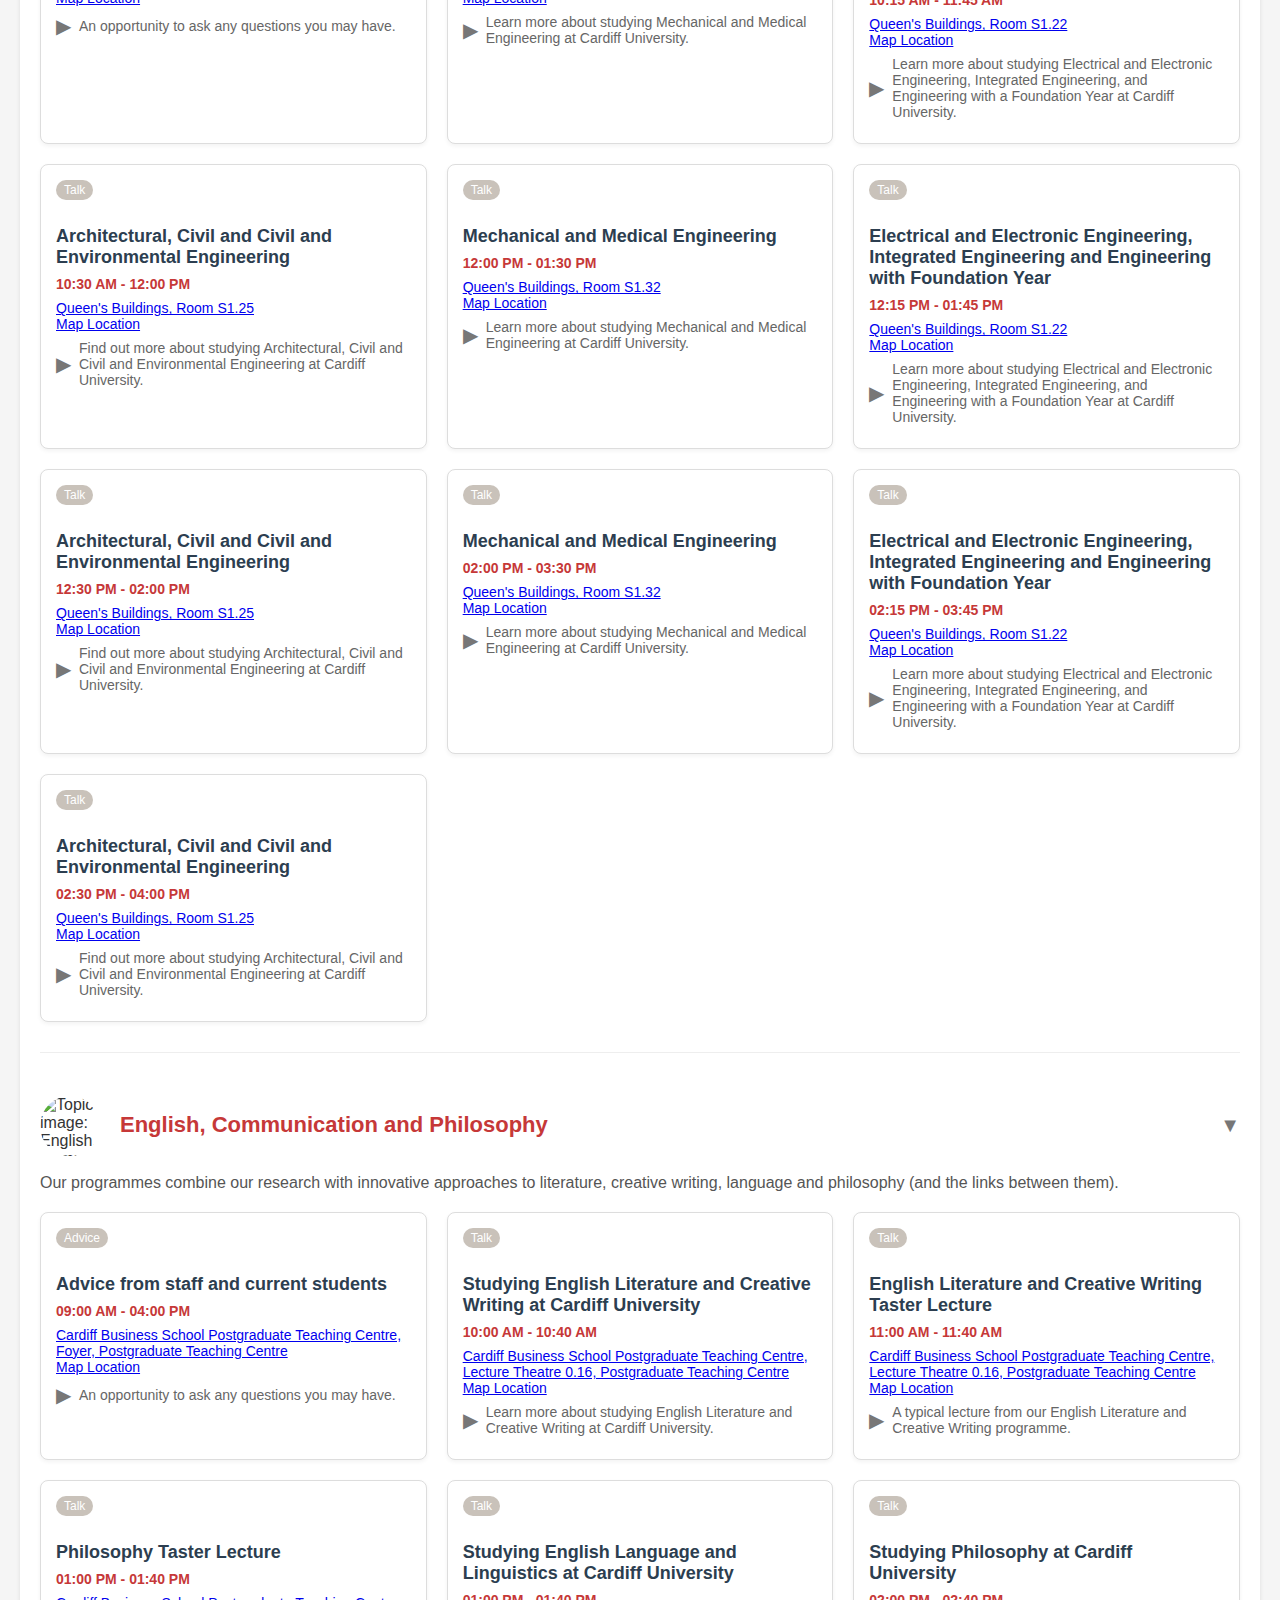
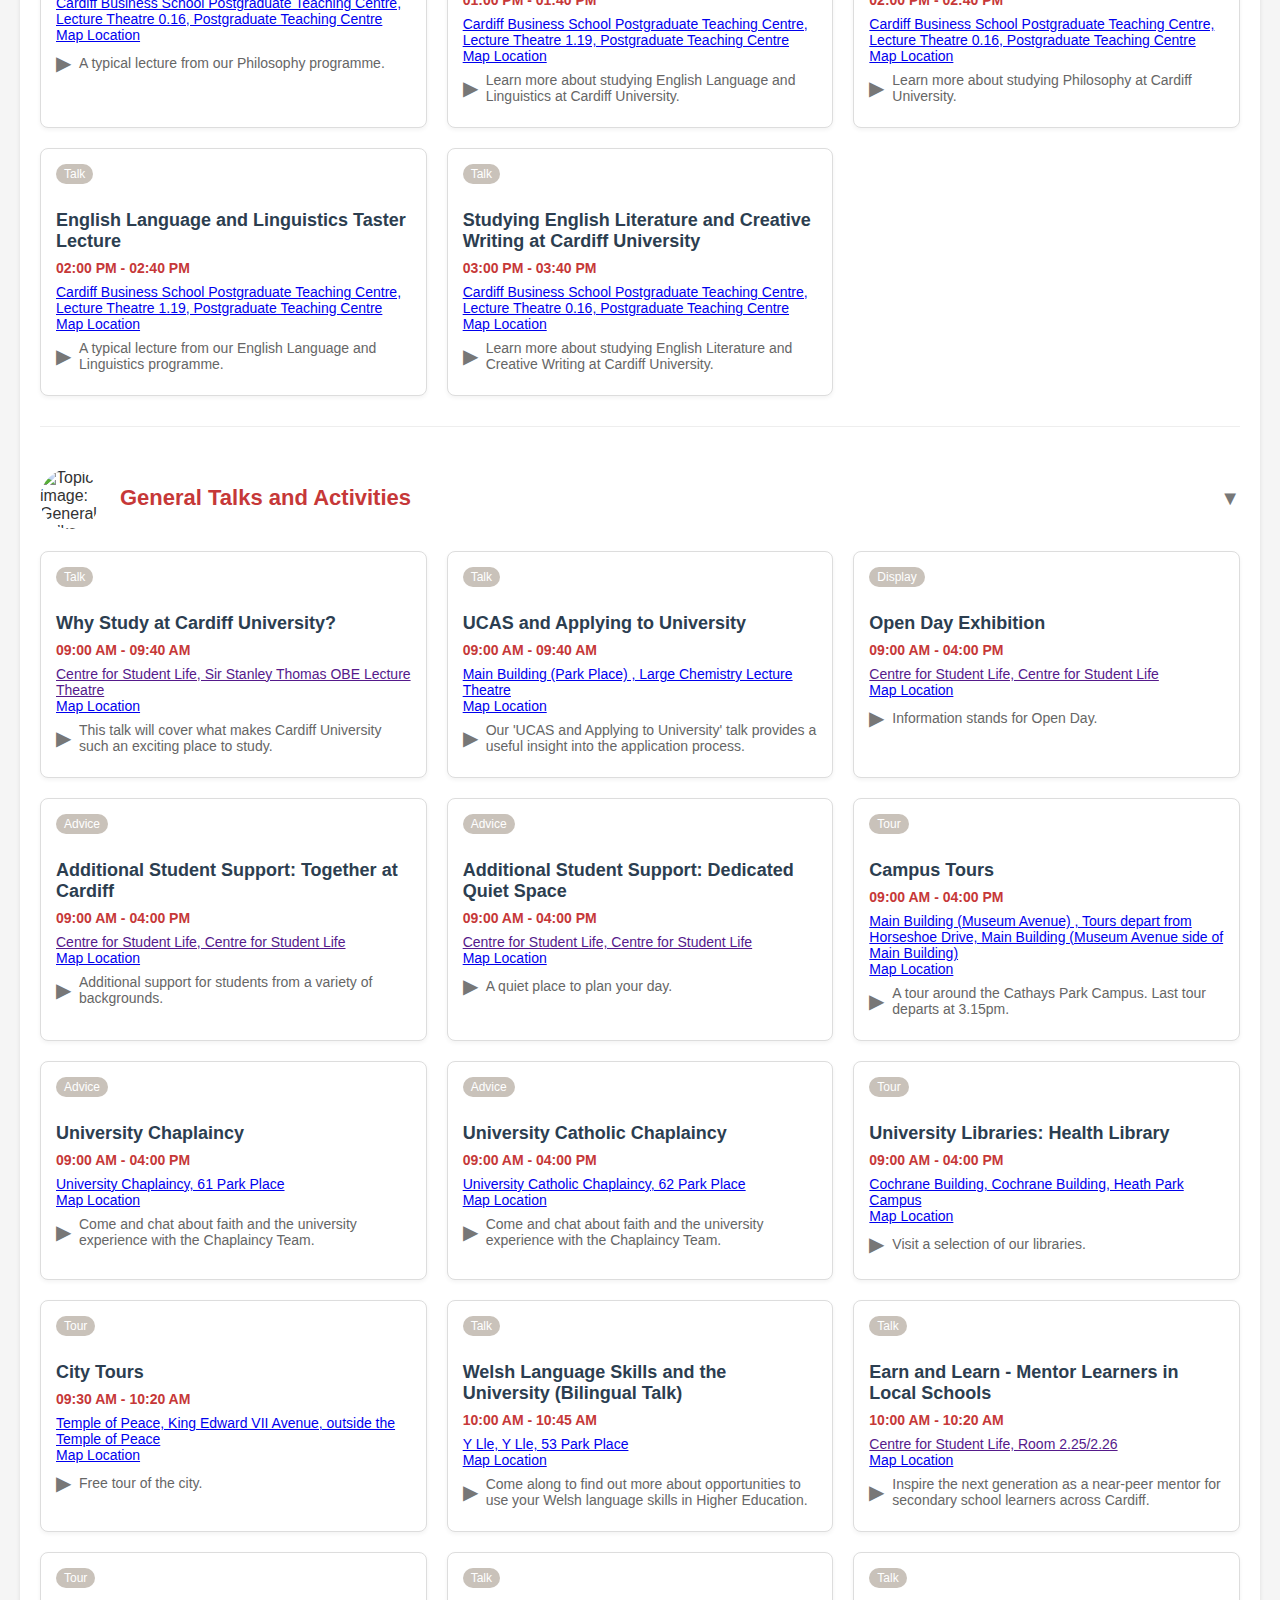
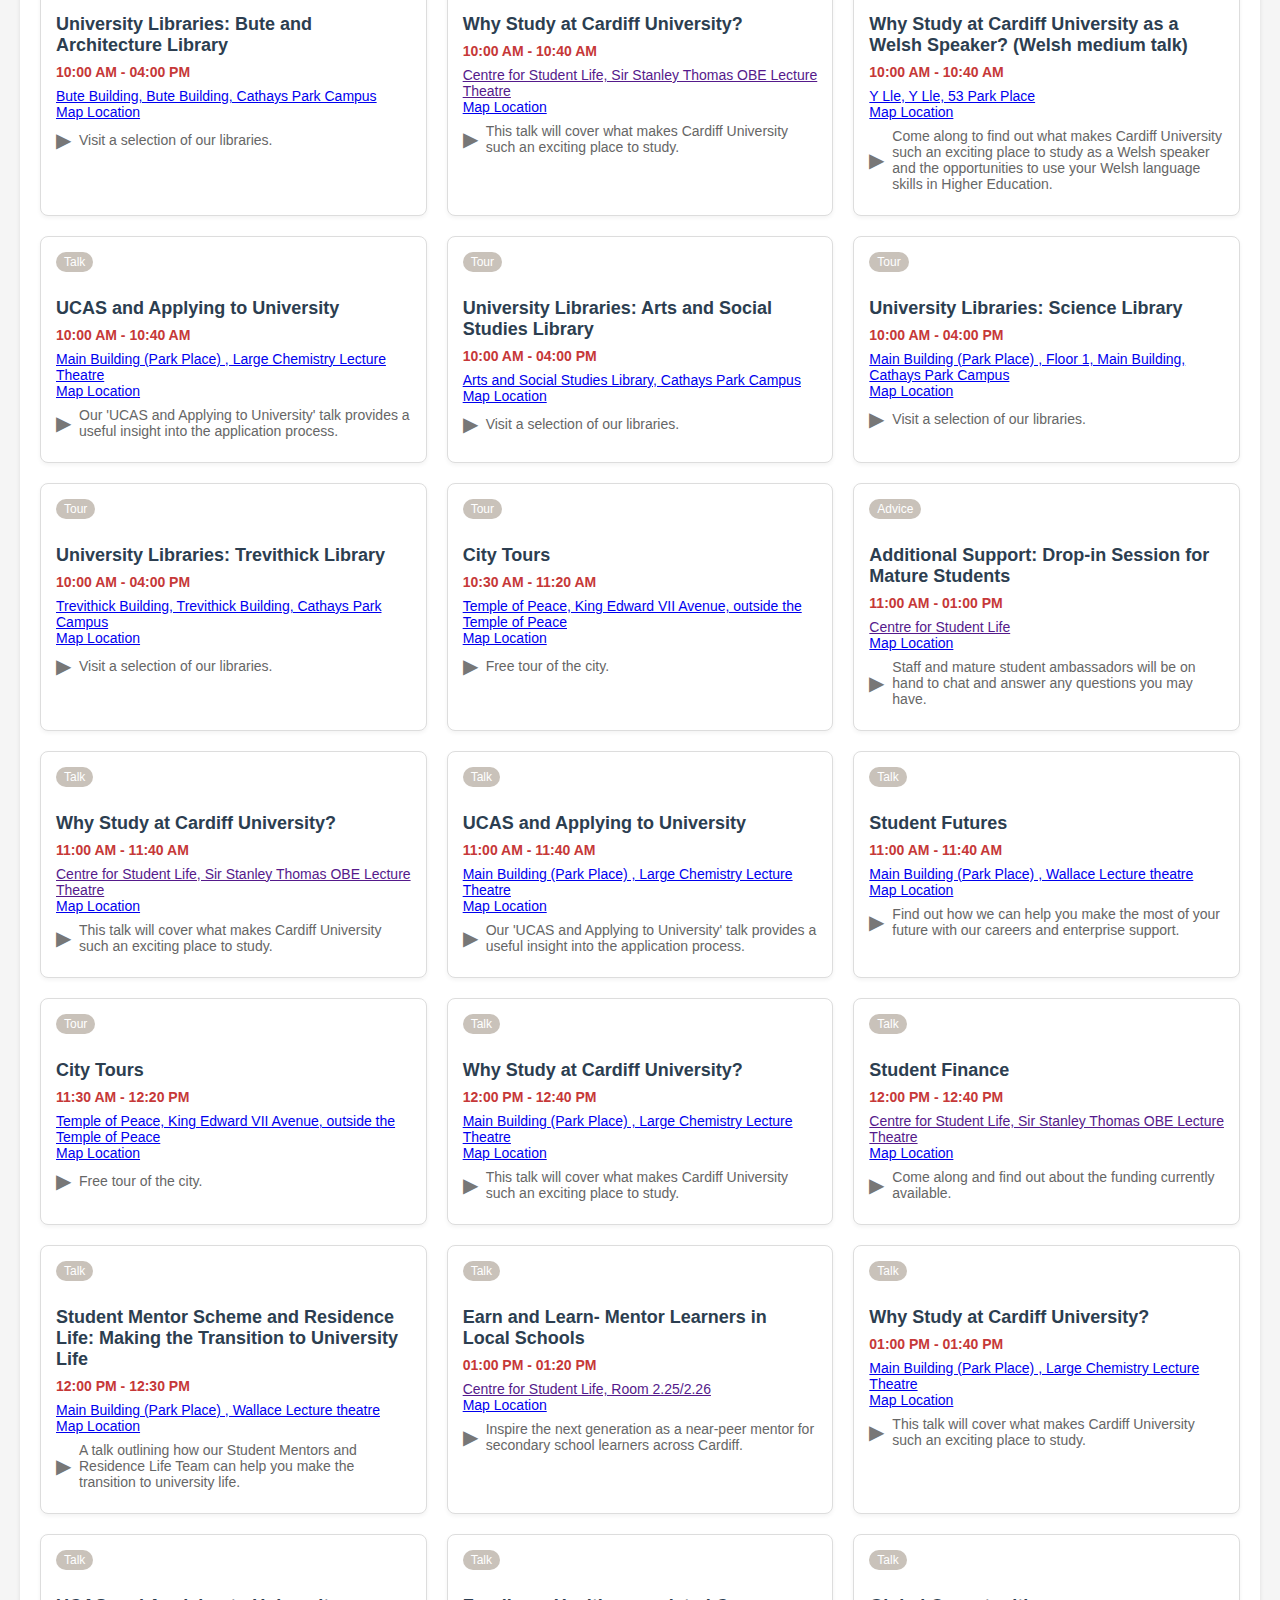
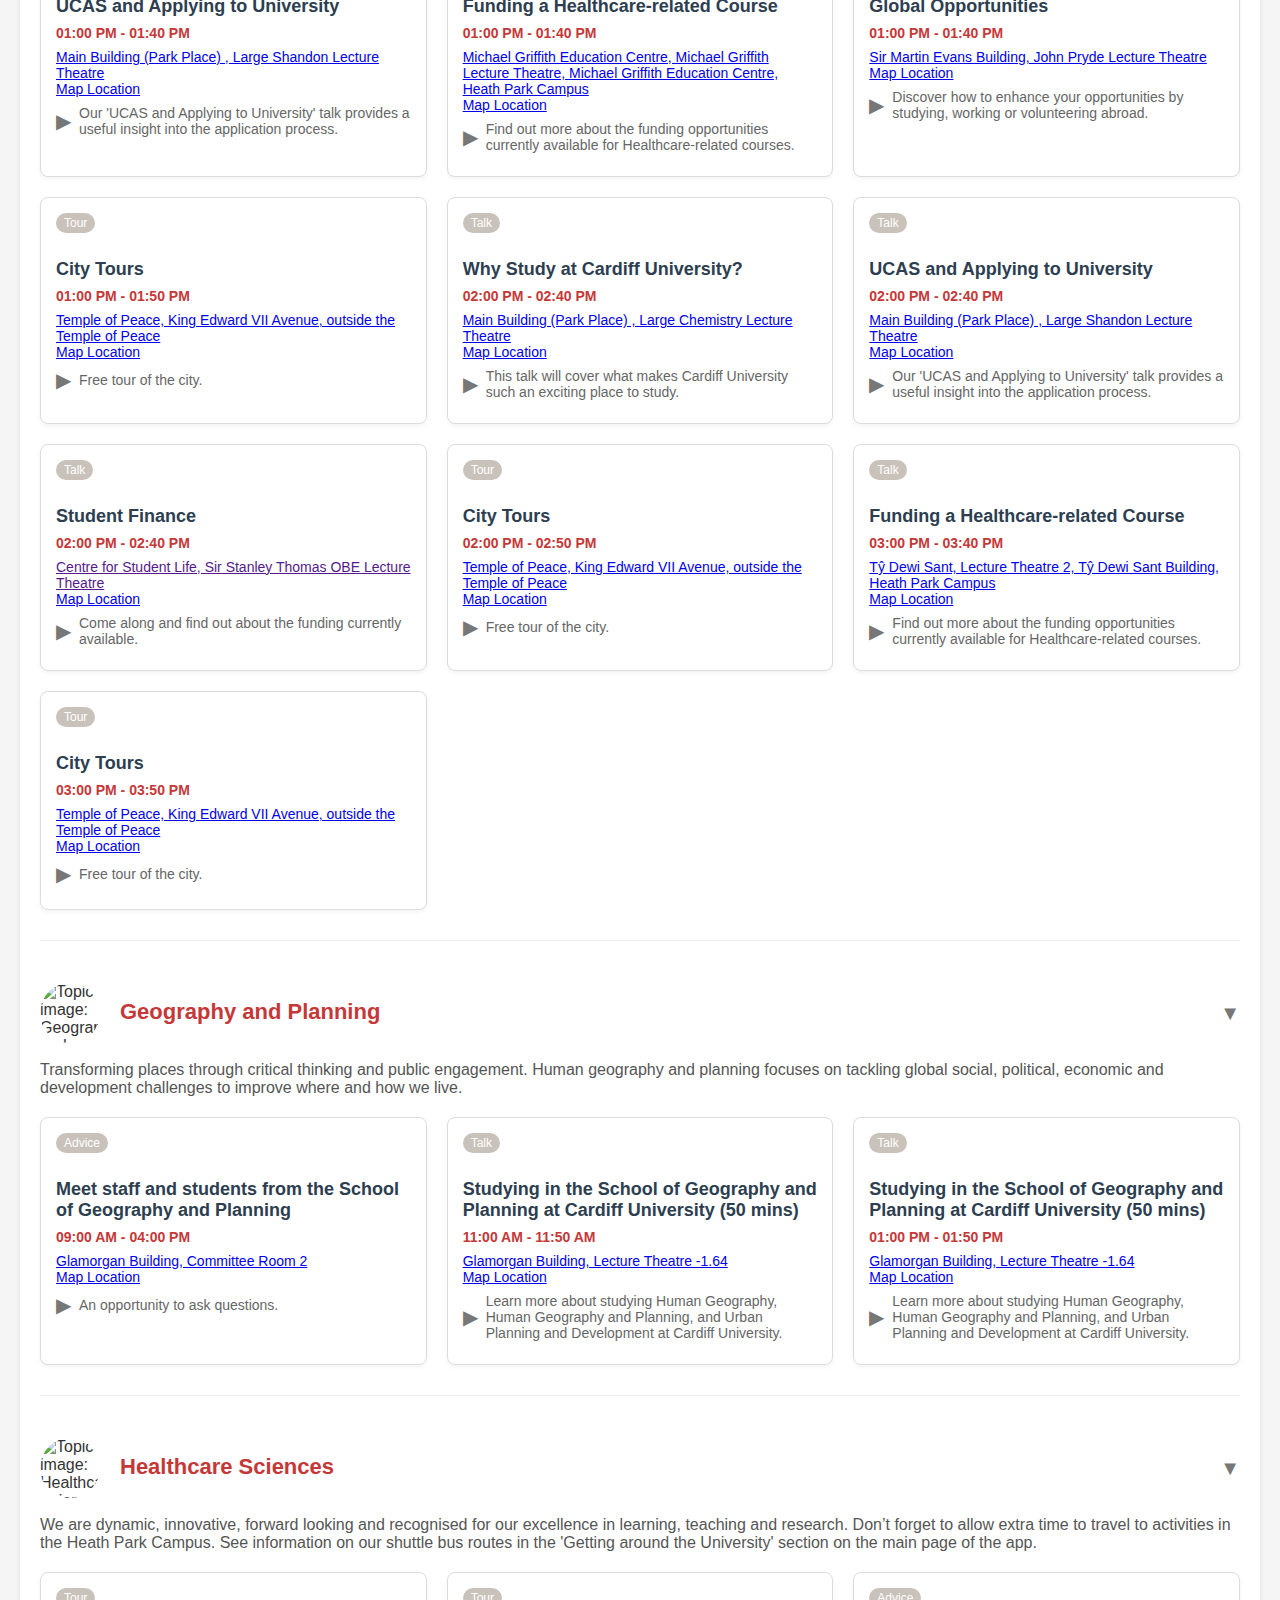
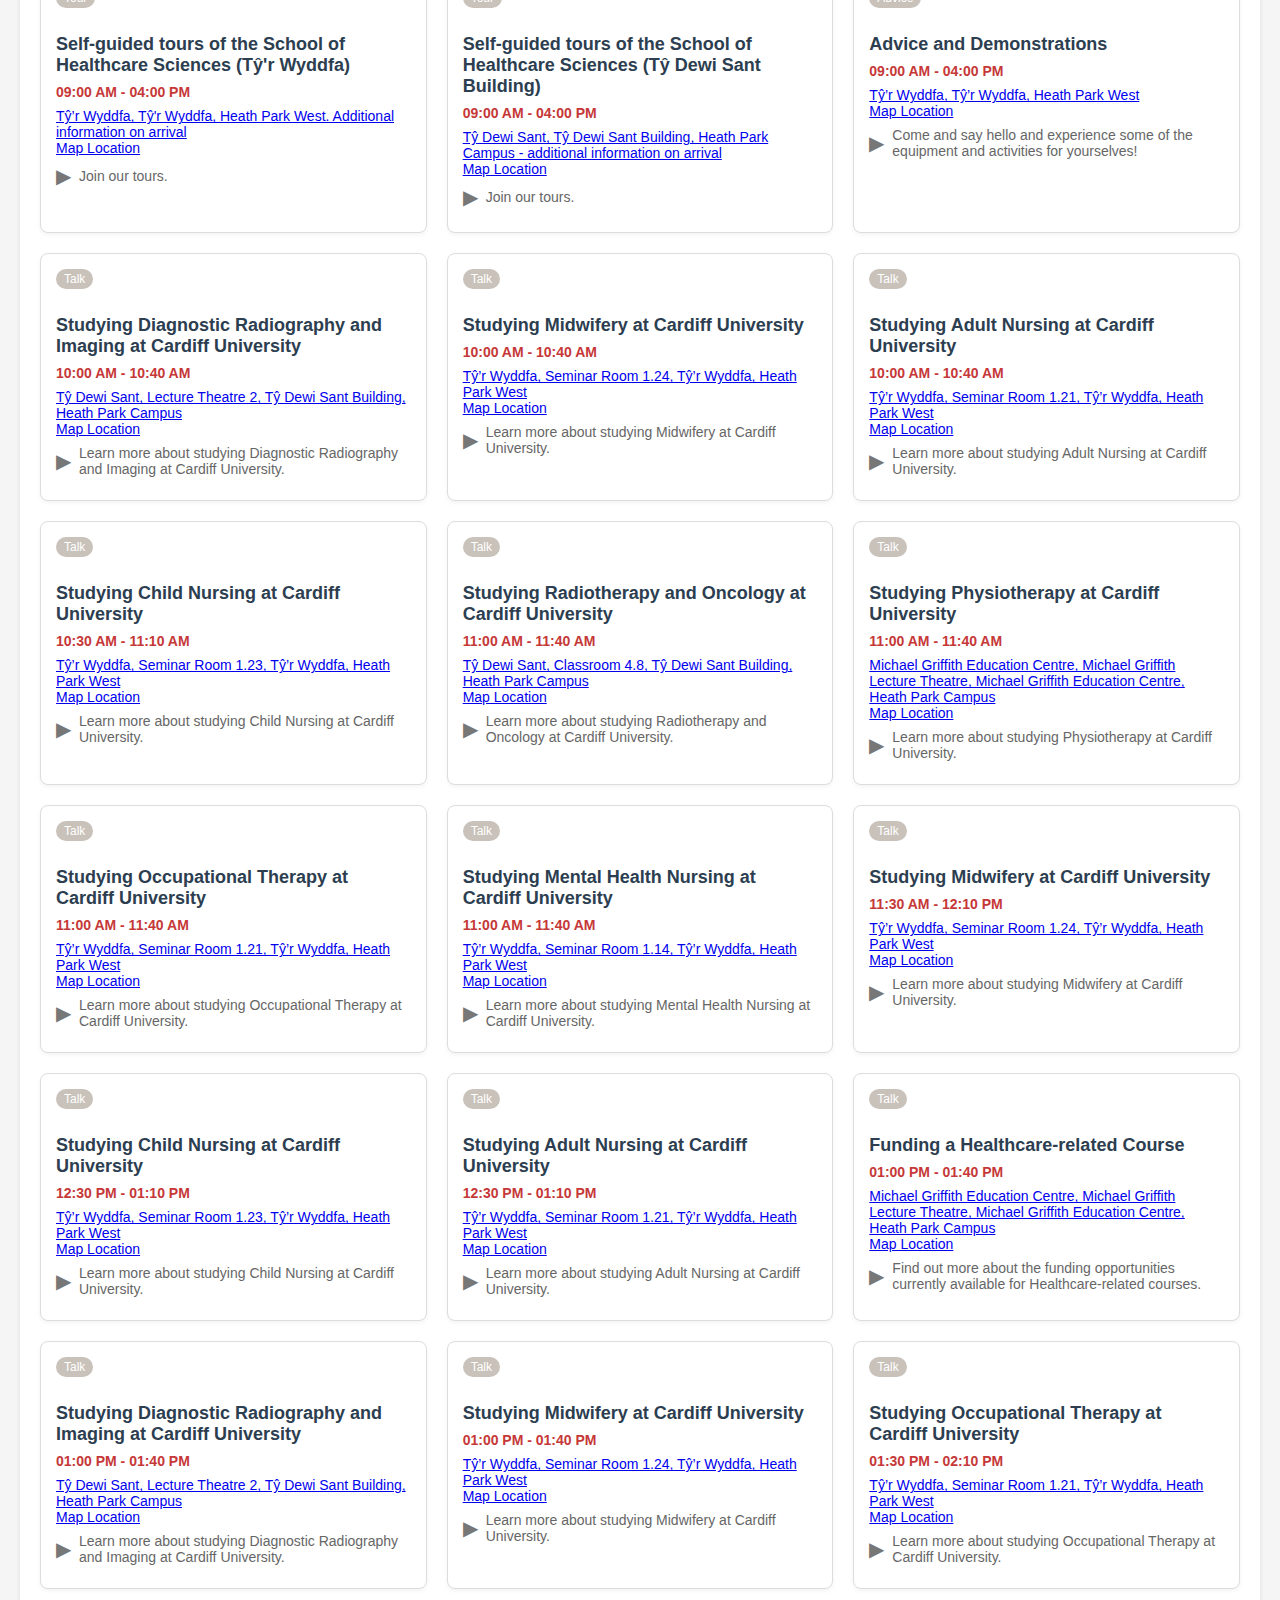
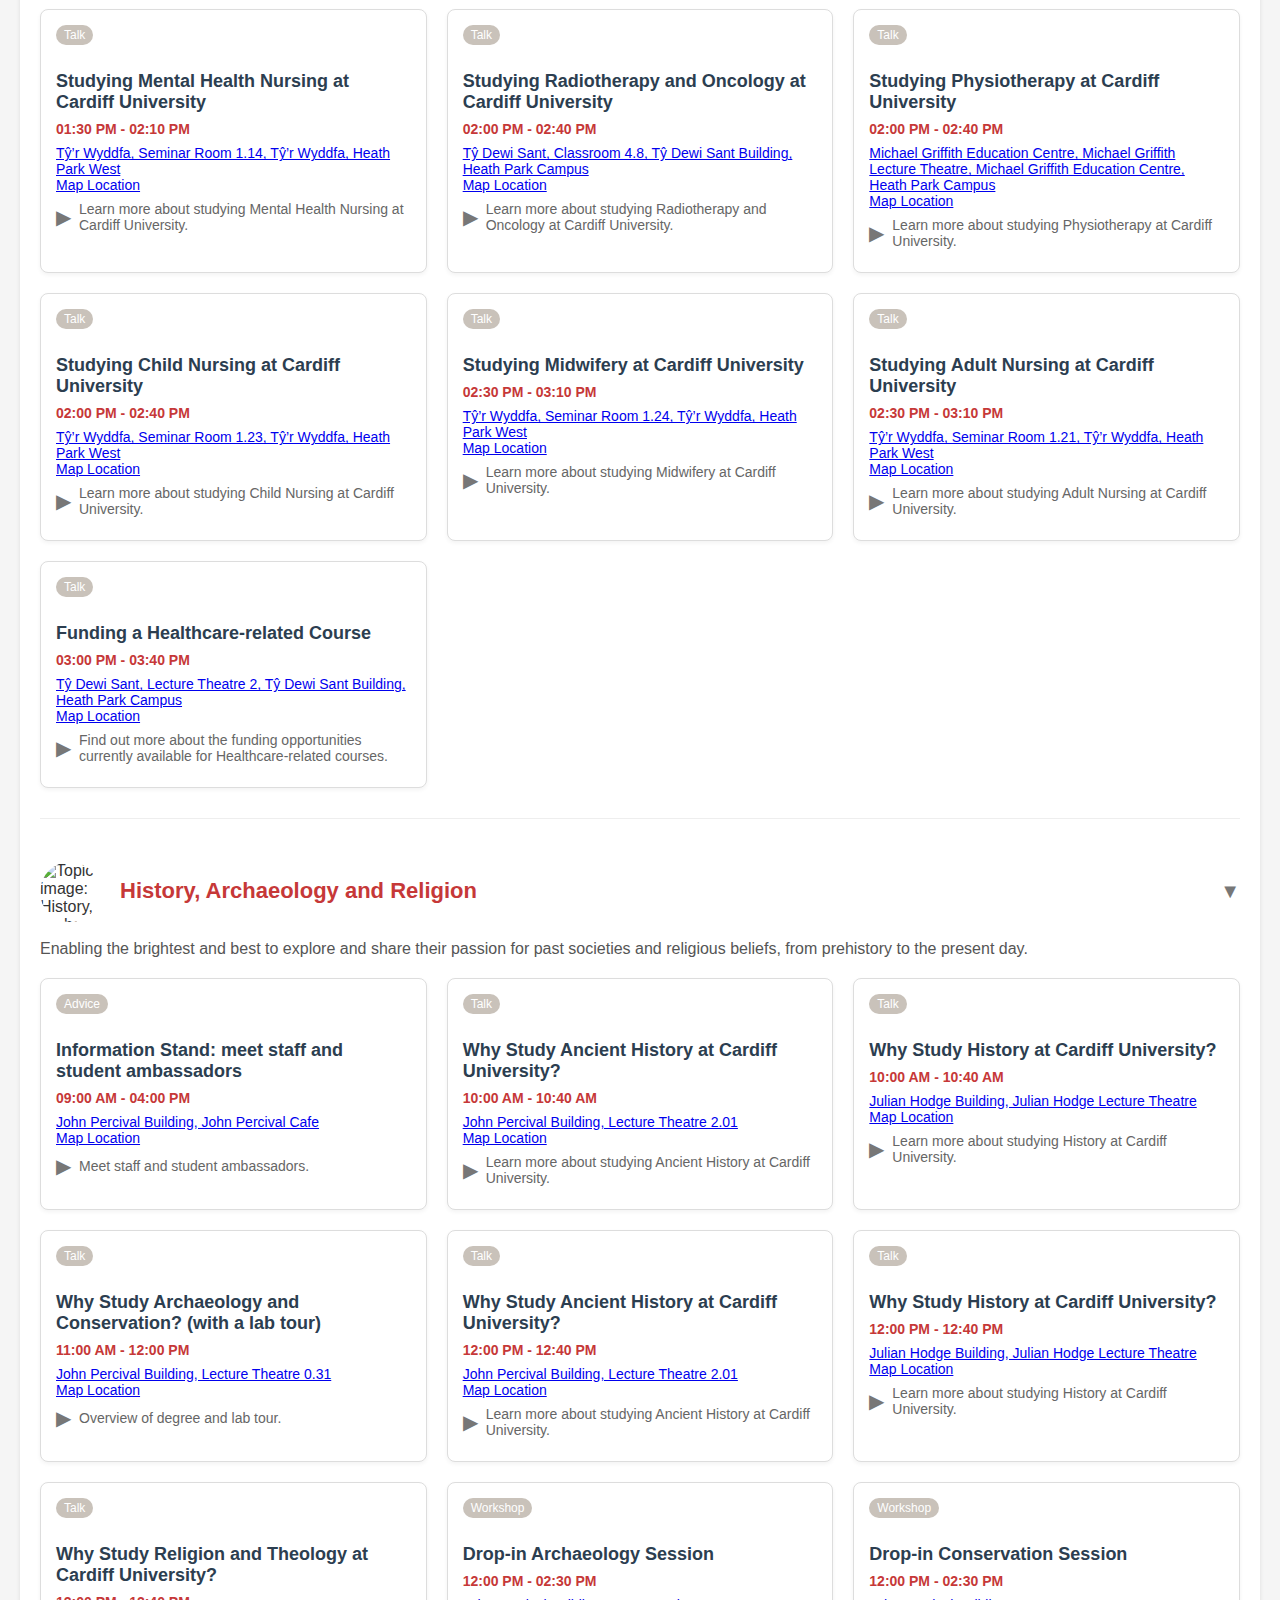
==== commit fa24f982: "Added program type sorting" ====
--- a/index.html
+++ b/index.html
@@ -26,7 +26,6 @@
         style="max-width: 135px; height: auto"
         loading="lazy"
       />
-
       <button
         id="toggle-dark-mode"
         style="
@@ -50,11 +49,9 @@
       <div id="loading" class="loading-overlay hidden" aria-live="polite">
         <div class="spinner" aria-hidden="true"></div>
       </div>
-
       <div class="container">
         <!-- Dynamic header populated by JS -->
         <div id="event-header" class="event-header"></div>
-
         <!-- Search and filter controls -->
         <section class="controls" aria-label="Search and filter programmes">
           <div class="search-container">
@@ -65,15 +62,19 @@
               placeholder="Search by school name, title or location"
             />
           </div>
-
           <div class="filter-container">
             <label for="filter-topic">Filter by Topic:</label>
             <select id="filter-topic">
               <option value="all">All Topics</option>
             </select>
           </div>
+          <div class="filter-container">
+            <label for="filter-program-type">Filter by Program Type:</label>
+            <select id="filter-program-type">
+              <option value="all">All Types</option>
+            </select>
+          </div>
         </section>
-
         <!-- Programmes injected here -->
         <section
           id="topics-container"
@@ -83,7 +84,6 @@
         ></section>
       </div>
     </main>
-
     <!-- Scripts -->
     <script>
       document.getElementById("loading").classList.remove("hidden");
